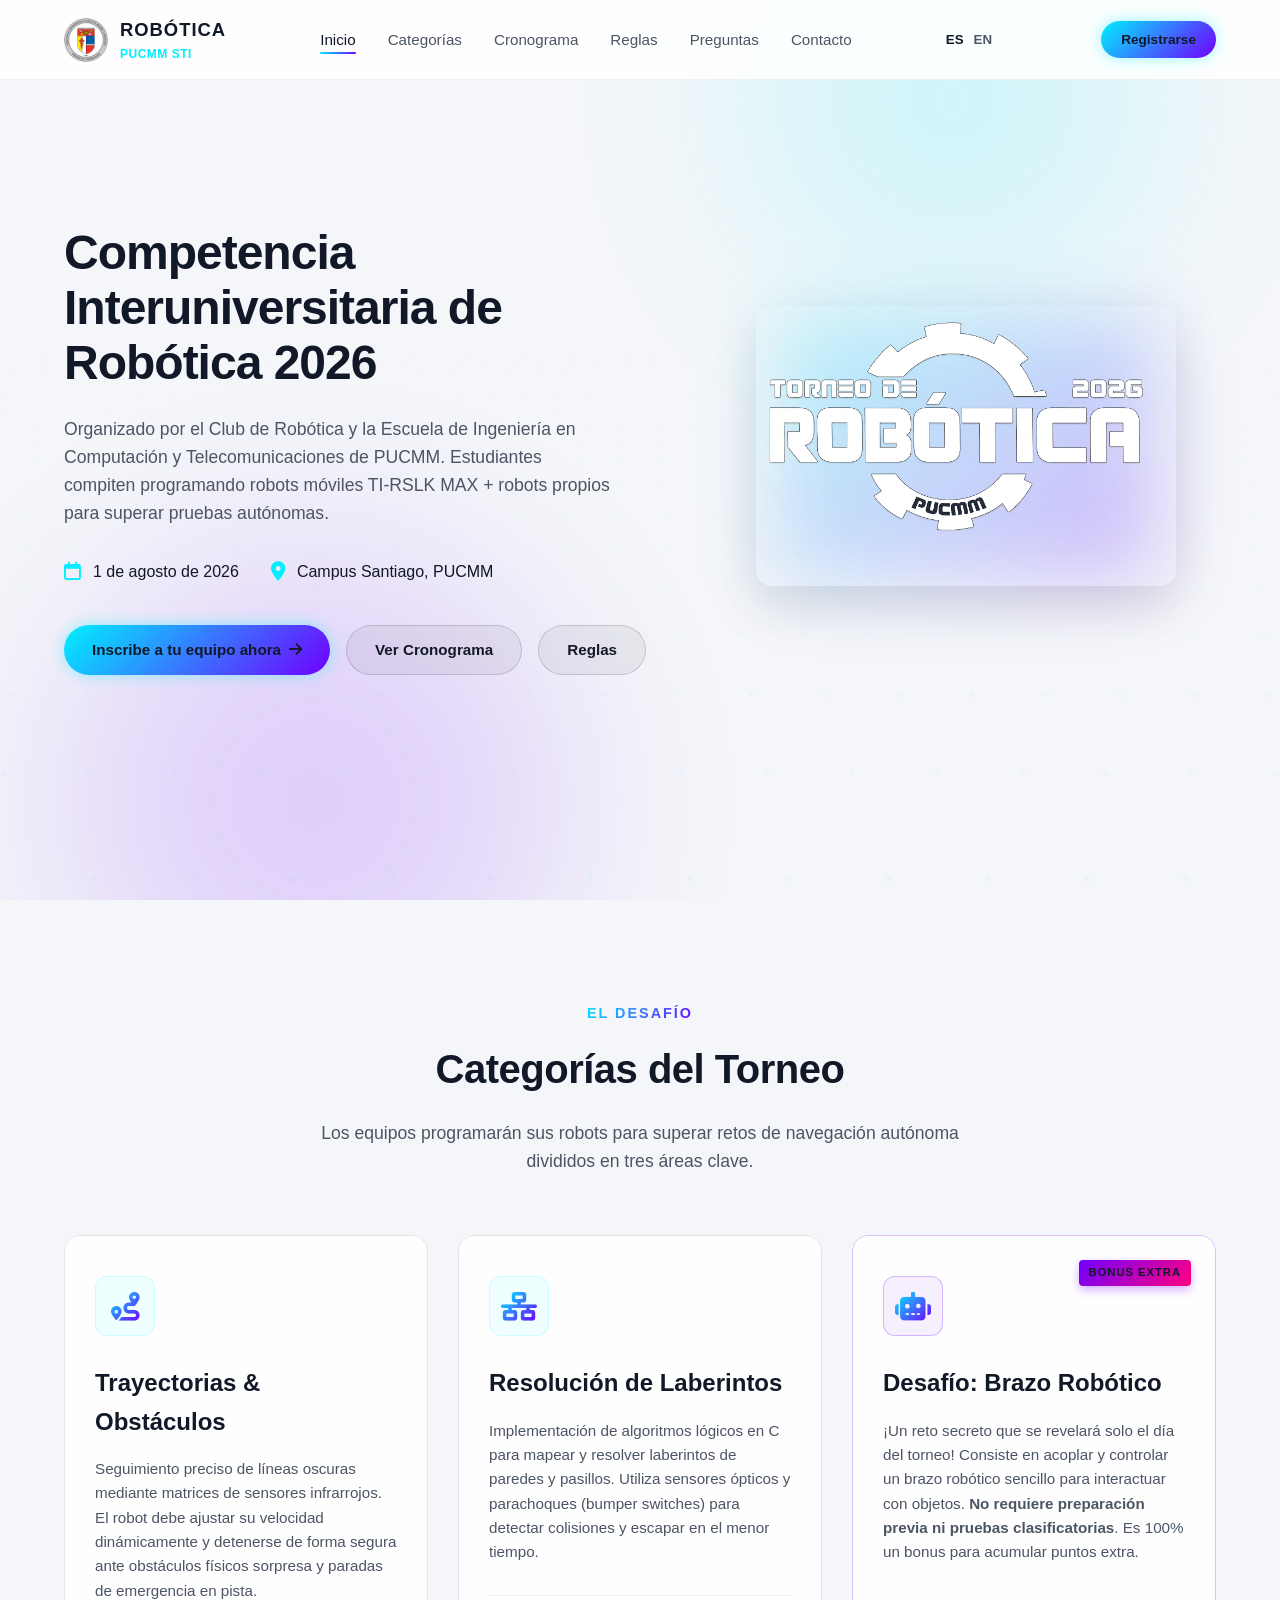
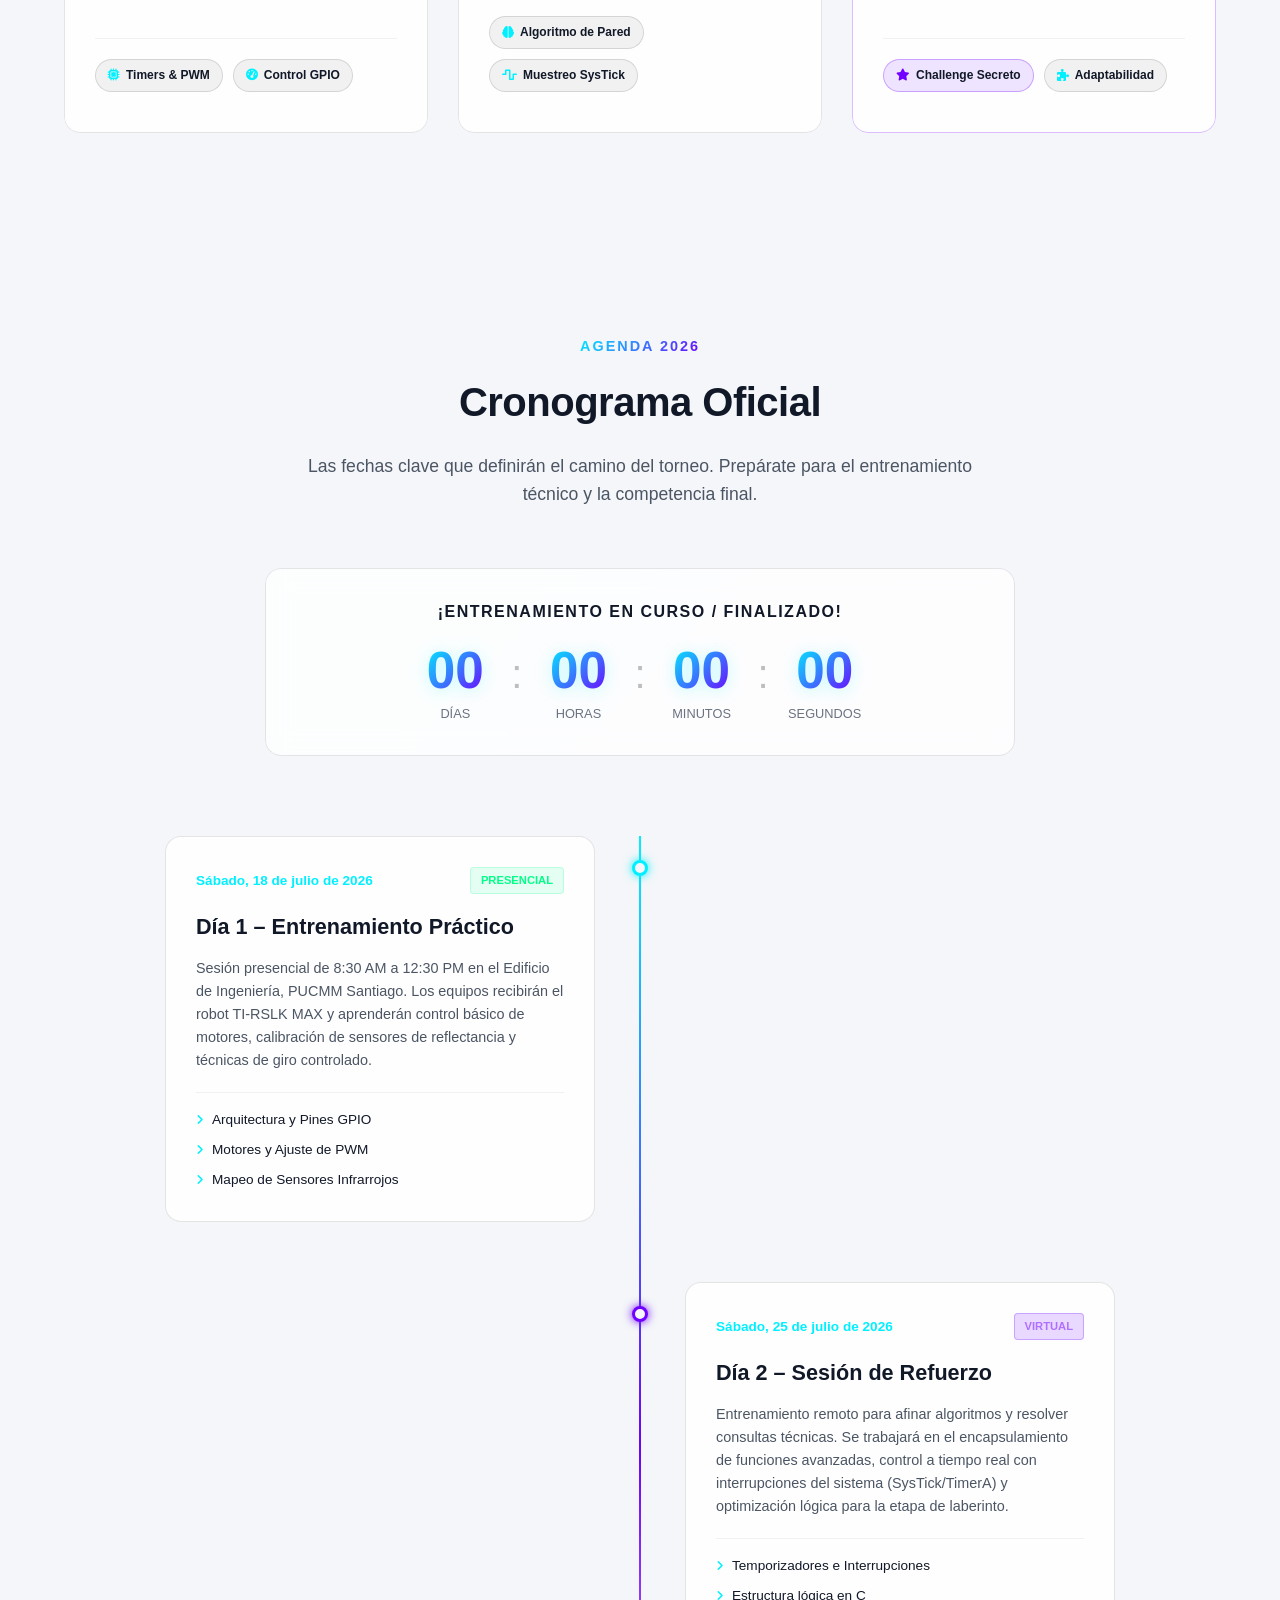
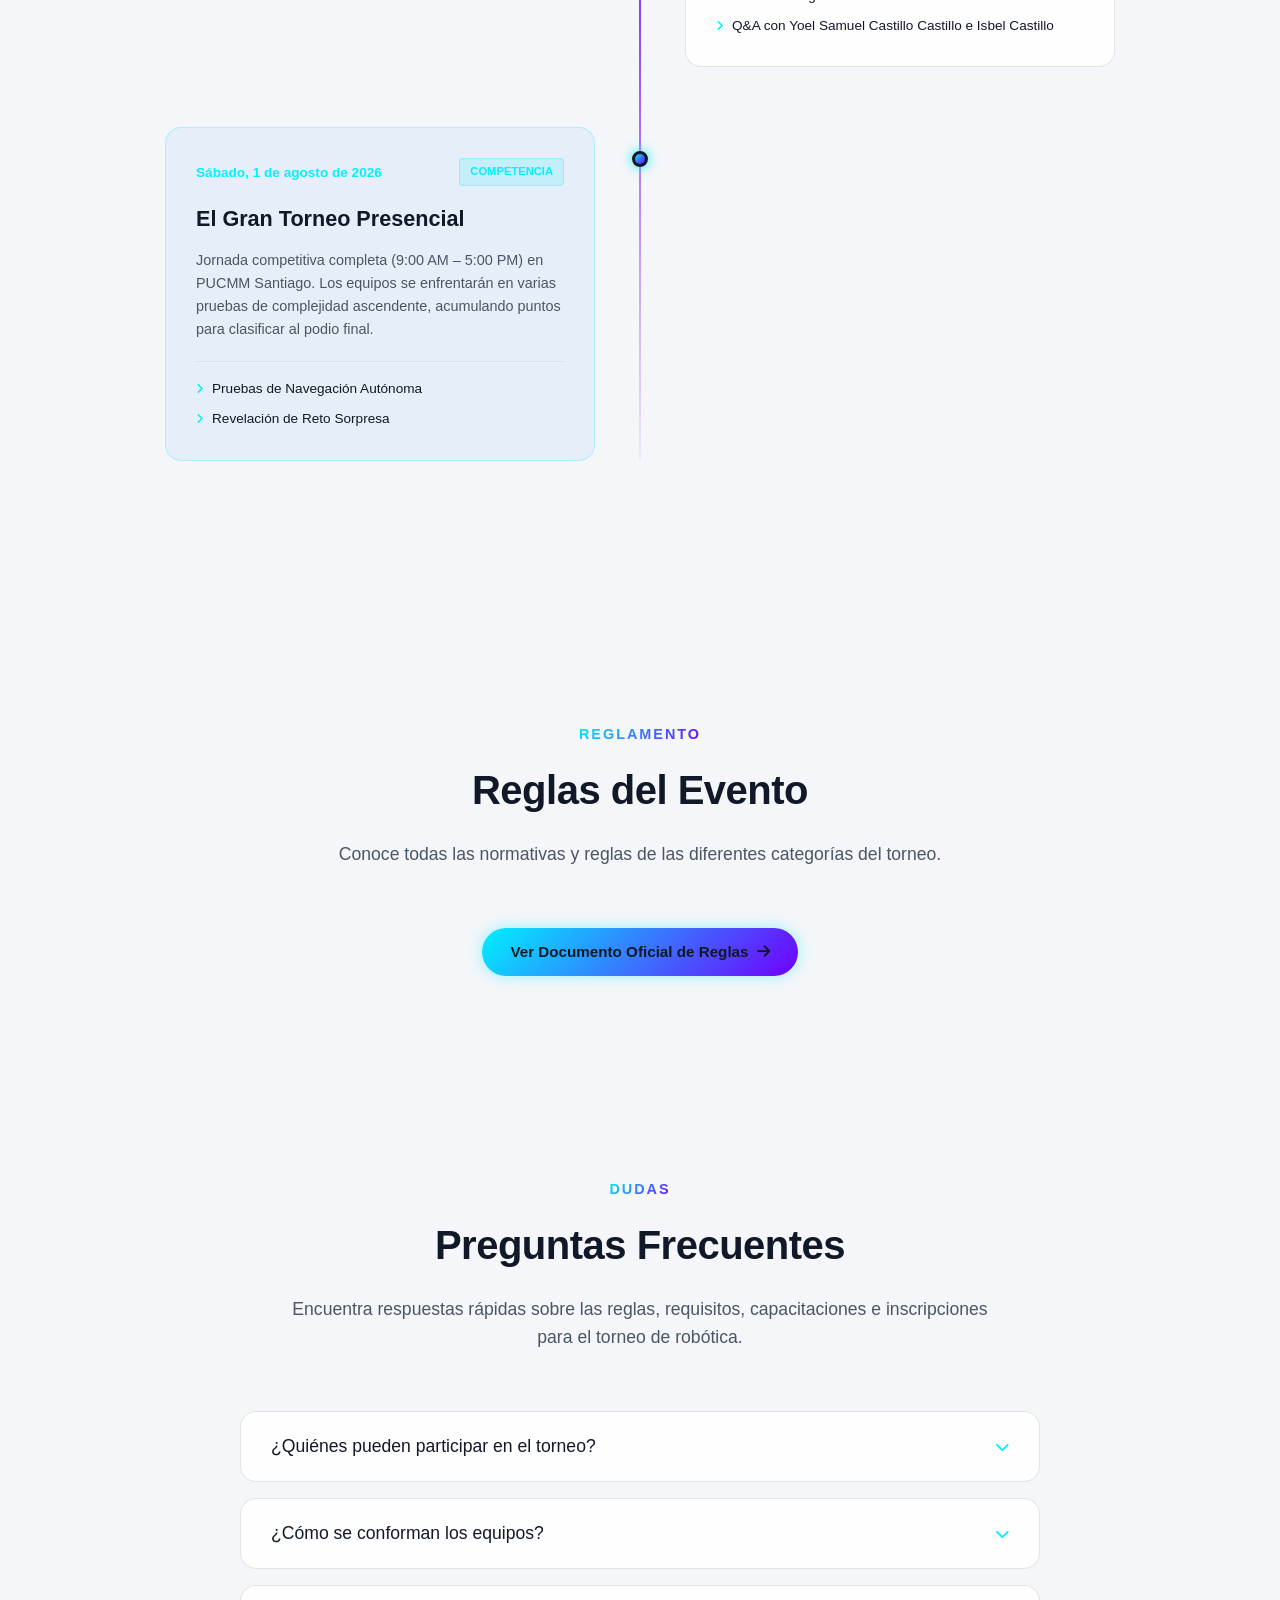
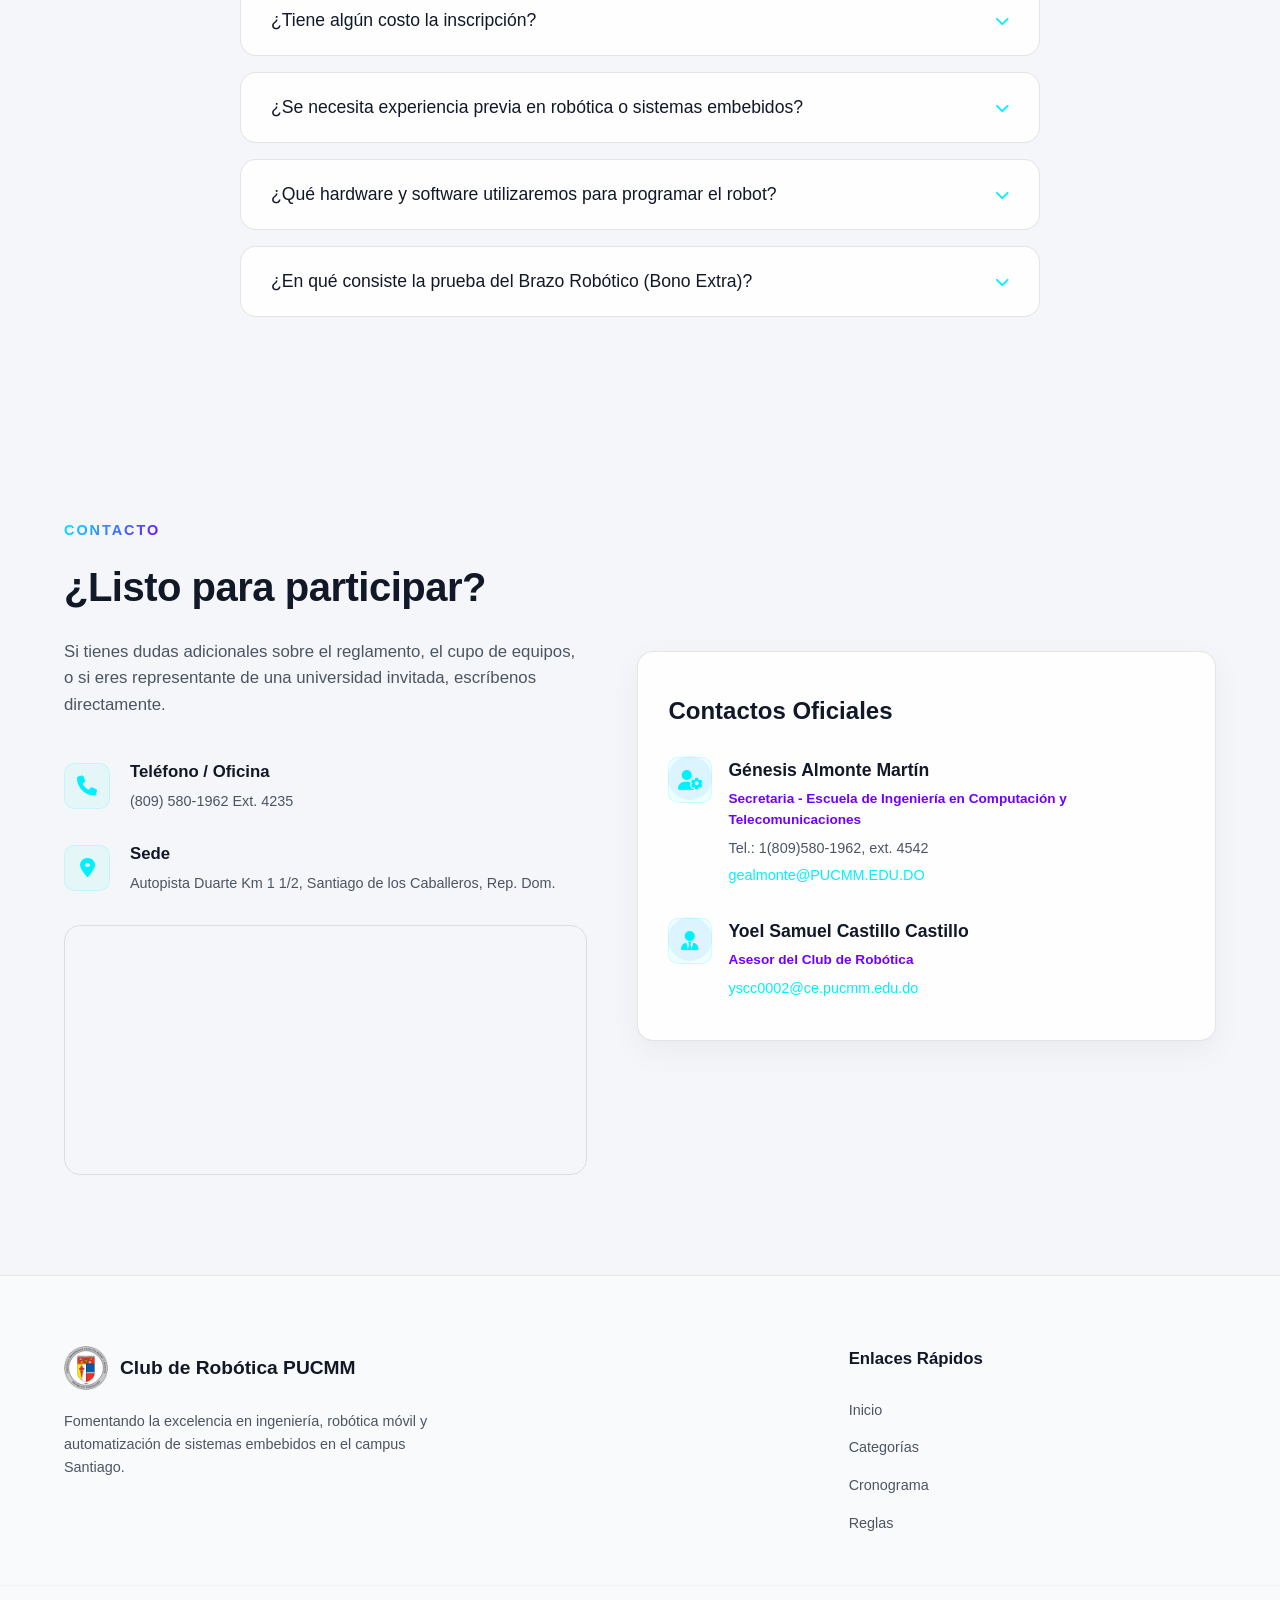
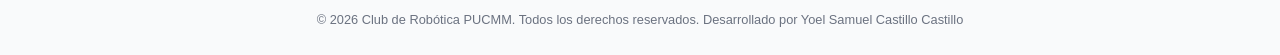
==== index.html @ 5fa06c3e "Initial commit of static site with Docker configuration" ====
<!DOCTYPE html>
<html lang="es">
<head>
    <meta charset="UTF-8">
    <meta name="viewport" content="width=device-width, initial-scale=1.0">
    
    <meta http-equiv="Content-Security-Policy" content="default-src 'self' https: 'unsafe-inline' 'unsafe-eval'; img-src 'self' data: https:;">
    <meta http-equiv="X-XSS-Protection" content="1; mode=block">
    <meta name="referrer" content="strict-origin-when-cross-origin">
    <meta http-equiv="X-Content-Type-Options" content="nosniff">
    <title>Torneo Interuniversitario de Robótica 2026 | PUCMM</title>
    <!-- Google Fonts: Space Grotesk & Inter -->
    <link rel="preconnect" href="https://fonts.googleapis.com">
    <link rel="preconnect" href="https://fonts.gstatic.com" crossorigin>
    <link href="https://fonts.googleapis.com/css2?family=Inter:wght@300;400;500;600;700&family=Space+Grotesk:wght@400;500;600;700&display=swap" rel="stylesheet">
    <link rel="stylesheet" href="style.css">
    <!-- FontAwesome for icons -->
    <link rel="stylesheet" href="https://cdnjs.cloudflare.com/ajax/libs/font-awesome/6.4.0/css/all.min.css">
</head>
<body>

    <!-- Header Navigation -->
    <header class="site-header">
        <div class="container header-container">
            <a href="#inicio" class="logo">
                <img src="assets/logo-pucmm.png" alt="PUCMM Logo" class="logo-svg" style="object-fit: contain;">
                <div class="logo-text">
                    <span class="logo-title">ROBÓTICA</span>
                    <span class="logo-subtitle">PUCMM STI</span>
                </div>
            </a>
            
            <nav class="main-nav" id="main-nav">
                <ul>
                    <li><a href="#inicio" class="active">Inicio</a></li>
                    <li><a href="#categorias">Categorías</a></li>
                    <li><a href="#cronograma">Cronograma</a></li>
                    <li><a href="https://drive.google.com/drive/folders/1jlZICi5bDN8rAPwAq-ShayRkiLsM4HyK?usp=drive_link">Reglas</a></li>
                    <li><a href="#faqs">Preguntas</a></li>
                    <li><a href="#contacto">Contacto</a></li>
                </ul>
            </nav>

            
            <div class="lang-switcher" style="margin-right: 15px; display: flex; gap: 10px;">
                <button onclick="setLang('es')" style="cursor: pointer; color: var(--text-white); font-weight: bold;">ES</button>
                <button onclick="setLang('en')" style="cursor: pointer; color: var(--text-gray); font-weight: bold;">EN</button>
            </div>
            <div class="header-cta">
                <a href="https://forms.office.com/r/5yRMTbhTvn" target="_blank" class="btn btn-nav">Registrarse</a>
            </div>

            <button class="nav-toggle" aria-label="Abrir menú" id="nav-toggle">
                <span></span>
                <span></span>
                <span></span>
            </button>
        </div>
    </header>

    <!-- SVG Definitions for Gradients -->
    <svg style="width:0;height:0;position:absolute;" aria-hidden="true">
        <defs>
            <linearGradient id="accent-grad" x1="0%" y1="0%" x2="100%" y2="100%">
                <stop offset="0%" stop-color="#00f0ff" />
                <stop offset="100%" stop-color="#7000ff" />
            </linearGradient>
            <linearGradient id="glow-grad" x1="0%" y1="0%" x2="100%" y2="100%">
                <stop offset="0%" stop-color="#7000ff" />
                <stop offset="100%" stop-color="#00f0ff" />
            </linearGradient>
        </defs>
    </svg>

    <!-- Hero Section -->
    <section id="inicio" class="hero-section">
        <div class="hero-bg-effects">
            <div class="glow-orb orb-1"></div>
            <div class="glow-orb orb-2"></div>
            <div class="circuit-grid"></div>
        </div>
        <div class="container hero-container">
            <div class="hero-content">
                
                <h1 class="hero-title" style="font-size: 3rem;">Competencia Interuniversitaria de Robótica 2026</h1>
                <p class="hero-description">Organizado por el Club de Robótica y la Escuela de Ingeniería en Computación y Telecomunicaciones de PUCMM. Estudiantes compiten programando robots móviles TI-RSLK MAX + robots propios para superar pruebas autónomas.</p>
                <div class="hero-meta">
                    <div class="meta-item">
                        <i class="fa-regular fa-calendar"></i>
                        <span>1 de agosto de 2026</span>
                    </div>
                    <div class="meta-item">
                        <i class="fa-solid fa-location-dot"></i>
                        <span>Campus Santiago, PUCMM</span>
                    </div>
                </div>
                <div class="hero-ctas">
                    <a href="https://forms.office.com/r/5yRMTbhTvn" target="_blank" class="btn btn-primary">
                        Inscribe a tu equipo ahora <i class="fa-solid fa-arrow-right"></i>
                    </a>
                    <a href="#cronograma" class="btn btn-secondary">Ver Cronograma</a>
                    <a href="https://drive.google.com/drive/folders/1jlZICi5bDN8rAPwAq-ShayRkiLsM4HyK?usp=drive_link" class="btn btn-secondary">Reglas</a>
                </div>
            </div>
            
            <div class="hero-visual">
                <div class="robot-card-holder">
                    <!-- Premium Glassmorphism Card containing a representation of the TI-RSLK robot -->
                    <div class="robot-glow-back"></div>
                    <img src="assets/logo-torneo.png" alt="Torneo Logo" style="width: 100%; max-width: 450px; position: relative; z-index: 2; border-radius: 16px; box-shadow: 0 20px 50px rgba(0,0,0,0.1);">
                </div>
            </div>
                    </div>
                </div>
            </div>
        </div>
    </section>

    <!-- Categories Section -->
    <section id="categorias" class="section categories-section">
        <div class="container">
            <div class="section-header">
                <span class="section-tag">El Desafío</span>
                <h2 class="section-title">Categorías del Torneo</h2>
                <p class="section-subtitle">
                    Los equipos programarán sus robots para superar retos de navegación autónoma divididos en tres áreas clave.
                </p>
            </div>

            <div class="categories-grid">
                <!-- Card 1: Trayectorias y Obstáculos -->
                <div class="category-card">
                    <div class="card-glow"></div>
                    <div class="category-card-content">
                        <div class="category-icon">
                            <i class="fa-solid fa-route"></i>
                        </div>
                        <h3 class="category-title">Trayectorias & Obstáculos</h3>
                        <p class="category-description">
                            Seguimiento preciso de líneas oscuras mediante matrices de sensores infrarrojos. El robot debe ajustar su velocidad dinámicamente y detenerse de forma segura ante obstáculos físicos sorpresa y paradas de emergencia en pista.
                        </p>
                        <div class="category-details">
                            <span class="detail-pill"><i class="fa-solid fa-microchip"></i> Timers & PWM</span>
                            <span class="detail-pill"><i class="fa-solid fa-gauge-high"></i> Control GPIO</span>
                        </div>
                    </div>
                </div>

                <!-- Card 2: Laberintos (Maze Solving) -->
                <div class="category-card">
                    <div class="card-glow"></div>
                    <div class="category-card-content">
                        <div class="category-icon">
                            <i class="fa-solid fa-network-wired"></i>
                        </div>
                        <h3 class="category-title">Resolución de Laberintos</h3>
                        <p class="category-description">
                            Implementación de algoritmos lógicos en C para mapear y resolver laberintos de paredes y pasillos. Utiliza sensores ópticos y parachoques (bumper switches) para detectar colisiones y escapar en el menor tiempo.
                        </p>
                        <div class="category-details">
                            <span class="detail-pill"><i class="fa-solid fa-brain"></i> Algoritmo de Pared</span>
                            <span class="detail-pill"><i class="fa-solid fa-wave-square"></i> Muestreo SysTick</span>
                        </div>
                    </div>
                </div>

                <!-- Card 3: Bono Extra: Brazo Robótico -->
                <div class="category-card bonus-card">
                    <div class="card-glow"></div>
                    <div class="category-card-content">
                        <div class="bonus-badge">BONUS EXTRA</div>
                        <div class="category-icon">
                            <i class="fa-solid fa-robot"></i>
                        </div>
                        <h3 class="category-title">Desafío: Brazo Robótico</h3>
                        <p class="category-description">
                            ¡Un reto secreto que se revelará solo el día del torneo! Consiste en acoplar y controlar un brazo robótico sencillo para interactuar con objetos. <strong>No requiere preparación previa ni pruebas clasificatorias</strong>. Es 100% un bonus para acumular puntos extra.
                        </p>
                        <div class="category-details">
                            <span class="detail-pill highlight"><i class="fa-solid fa-star"></i> Challenge Secreto</span>
                            <span class="detail-pill"><i class="fa-solid fa-puzzle-piece"></i> Adaptabilidad</span>
                        </div>
                    </div>
                </div>
            </div>
        </div>
    </section>

    <!-- Timeline / Program Section -->
    <section id="cronograma" class="section timeline-section">
        <div class="container">
            <div class="section-header">
                <span class="section-tag">Agenda 2026</span>
                <h2 class="section-title">Cronograma Oficial</h2>
                <p class="section-subtitle">
                    Las fechas clave que definirán el camino del torneo. Prepárate para el entrenamiento técnico y la competencia final.
                </p>
            </div>

            <!-- Countdown Timer Component -->
            <div class="countdown-card">
                <div class="countdown-glow"></div>
                <div class="countdown-content">
                    <h4 class="countdown-heading">PRÓXIMO EVENTO: Entrenamiento Presencial (Día 1)</h4>
                    <div id="countdown-timer" class="timer-grid">
                        <div class="timer-unit">
                            <span id="days" class="timer-num">00</span>
                            <span class="timer-lbl">Días</span>
                        </div>
                        <div class="timer-separator">:</div>
                        <div class="timer-unit">
                            <span id="hours" class="timer-num">00</span>
                            <span class="timer-lbl">Horas</span>
                        </div>
                        <div class="timer-separator">:</div>
                        <div class="timer-unit">
                            <span id="minutes" class="timer-num">00</span>
                            <span class="timer-lbl">Minutos</span>
                        </div>
                        <div class="timer-separator">:</div>
                        <div class="timer-unit">
                            <span id="seconds" class="timer-num">00</span>
                            <span class="timer-lbl">Segundos</span>
                        </div>
                    </div>
                </div>
            </div>

            <!-- Vertical Timeline -->
            <div class="timeline-container">
                <div class="timeline-line"></div>

                <!-- Timeline Item 1 -->
                <div class="timeline-item left">
                    <div class="timeline-dot dot-cyan"></div>
                    <div class="timeline-card">
                        <div class="timeline-meta">
                            <span class="timeline-date">Sábado, 18 de julio de 2026</span>
                            <span class="status-pill active-pill">Presencial</span>
                        </div>
                        <h3 class="timeline-title">Día 1 – Entrenamiento Práctico</h3>
                        <p class="timeline-text">
                            Sesión presencial de 8:30 AM a 12:30 PM en el Edificio de Ingeniería, PUCMM Santiago. Los equipos recibirán el robot TI-RSLK MAX y aprenderán control básico de motores, calibración de sensores de reflectancia y técnicas de giro controlado.
                        </p>
                        <div class="timeline-bullets">
                            <span><i class="fa-solid fa-angle-right"></i> Arquitectura y Pines GPIO</span>
                            <span><i class="fa-solid fa-angle-right"></i> Motores y Ajuste de PWM</span>
                            <span><i class="fa-solid fa-angle-right"></i> Mapeo de Sensores Infrarrojos</span>
                        </div>
                    </div>
                </div>

                <!-- Timeline Item 2 -->
                <div class="timeline-item right">
                    <div class="timeline-dot dot-purple"></div>
                    <div class="timeline-card">
                        <div class="timeline-meta">
                            <span class="timeline-date">Sábado, 25 de julio de 2026</span>
                            <span class="status-pill virtual-pill">Virtual</span>
                        </div>
                        <h3 class="timeline-title">Día 2 – Sesión de Refuerzo</h3>
                        <p class="timeline-text">
                            Entrenamiento remoto para afinar algoritmos y resolver consultas técnicas. Se trabajará en el encapsulamiento de funciones avanzadas, control a tiempo real con interrupciones del sistema (SysTick/TimerA) y optimización lógica para la etapa de laberinto.
                        </p>
                        <div class="timeline-bullets">
                            <span><i class="fa-solid fa-angle-right"></i> Temporizadores e Interrupciones</span>
                            <span><i class="fa-solid fa-angle-right"></i> Estructura lógica en C</span>
                            <span><i class="fa-solid fa-angle-right"></i> Q&A con Yoel Samuel Castillo Castillo e Isbel Castillo</span>
                        </div>
                    </div>
                </div>

                <!-- Timeline Item 3 -->
                <div class="timeline-item left">
                    <div class="timeline-dot dot-gradient"></div>
                    <div class="timeline-card highlight-card">
                        <div class="timeline-meta">
                            <span class="timeline-date">Sábado, 1 de agosto de 2026</span>
                            <span class="status-pill final-pill">Competencia</span>
                        </div>
                        <h3 class="timeline-title">El Gran Torneo Presencial</h3>
                        <p class="timeline-text">
                            Jornada competitiva completa (9:00 AM – 5:00 PM) en PUCMM Santiago. Los equipos se enfrentarán en varias pruebas de complejidad ascendente, acumulando puntos para clasificar al podio final.
                        </p>
                        <div class="timeline-bullets">
                            <span><i class="fa-solid fa-angle-right"></i> Pruebas de Navegación Autónoma</span>
                            <span><i class="fa-solid fa-angle-right"></i> Revelación de Reto Sorpresa</span>
                        </div>
                    </div>
                </div>
            </div>
        </div>
    </section>

    

    
    <!-- Reglas Section -->
    <section id="reglas" class="section">
        <div class="container">
            <div class="section-header">
                <span class="section-tag">Reglamento</span>
                <h2 class="section-title">Reglas del Evento</h2>
                <p class="section-subtitle">
                    Conoce todas las normativas y reglas de las diferentes categorías del torneo.
                </p>
            </div>
            <div style="text-align: center;">
                <a href="https://drive.google.com/drive/folders/1jlZICi5bDN8rAPwAq-ShayRkiLsM4HyK?usp=drive_link" id="enlace-reglas-oficial" target="_blank" class="btn btn-primary">Ver Documento Oficial de Reglas <i class="fa-solid fa-arrow-right"></i></a>
            </div>
        </div>
    </section>

    <!-- FAQs Section -->
    <section id="faqs" class="section faqs-section">
        <div class="container">
            <div class="section-header">
                <span class="section-tag">Dudas</span>
                <h2 class="section-title">Preguntas Frecuentes</h2>
                <p class="section-subtitle">
                    Encuentra respuestas rápidas sobre las reglas, requisitos, capacitaciones e inscripciones para el torneo de robótica.
                </p>
            </div>

            <div class="faqs-list">
                <!-- FAQ 1 -->
                <div class="faq-item">
                    <button class="faq-toggle">
                        <span>¿Quiénes pueden participar en el torneo?</span>
                        <i class="fa-solid fa-chevron-down faq-chevron"></i>
                    </button>
                    <div class="faq-collapse">
                        <div class="faq-body">
                            El torneo está abierto a estudiantes activos de la Facultad de Ciencias e Ingeniería de la PUCMM. Además, se han extendido invitaciones formales a equipos representantes de universidades invitadas del país: <strong>INTEC, ITLA, PUCMM SD, PUCMM STI e IPISA</strong>.
                        </div>
                    </div>
                </div>

                <!-- FAQ 2 -->
                <div class="faq-item">
                    <button class="faq-toggle">
                        <span>¿Cómo se conforman los equipos?</span>
                        <i class="fa-solid fa-chevron-down faq-chevron"></i>
                    </button>
                    <div class="faq-collapse">
                        <div class="faq-body">
                            Para todas las universidades participantes (con un total de 5 instituciones convocadas), se permite un máximo de <strong>2 equipos por universidad</strong>. Cada equipo debe estar conformado exactamente por <strong>3 estudiantes</strong>. Adicionalmente, cada delegación universitaria debe contar con <strong>1 coach</strong> y <strong>1 representante oficial</strong> de la universidad.
                        </div>
                    </div>
                </div>

                <!-- FAQ 3 -->
                <div class="faq-item">
                    <button class="faq-toggle">
                        <span>¿Tiene algún costo la inscripción?</span>
                        <i class="fa-solid fa-chevron-down faq-chevron"></i>
                    </button>
                    <div class="faq-collapse">
                        <div class="faq-body">
                            No. La participación en el torneo y el programa de entrenamientos previos es <strong>totalmente gratuita</strong> para todos los estudiantes y universidades invitadas, gracias al apoyo de la Escuela de Ingeniería en Computación y Telecomunicaciones.
                        </div>
                    </div>
                </div>

                <!-- FAQ 4 -->
                <div class="faq-item">
                    <button class="faq-toggle">
                        <span>¿Se necesita experiencia previa en robótica o sistemas embebidos?</span>
                        <i class="fa-solid fa-chevron-down faq-chevron"></i>
                    </button>
                    <div class="faq-collapse">
                        <div class="faq-body">
                            Aunque es altamente recomendable tener conocimientos básicos de programación en lenguaje C, el programa de entrenamiento impartido los sábados 18 y 25 de julio capacitará a los estudiantes desde los fundamentos en el manejo de motores, configuración de GPIO y adquisición de sensores.
                        </div>
                    </div>
                </div>

                <!-- FAQ 5 -->
                <div class="faq-item">
                    <button class="faq-toggle">
                        <span>¿Qué hardware y software utilizaremos para programar el robot?</span>
                        <i class="fa-solid fa-chevron-down faq-chevron"></i>
                    </button>
                    <div class="faq-collapse">
                        <div class="faq-body">
                            Utilizaremos los robots móviles educativos <strong>TI-RSLK MAX</strong> de Texas Instruments, basados en el microcontrolador MSP432. El entorno oficial de desarrollo es <strong>Code Composer Studio (CCS)</strong> y el código se escribirá en <strong>C</strong>. Cada equipo inscrito es responsable de traer su computadora portátil para compilar y cargar el código en el robot. Además, los equipos tienen permitido traer sus propios robots, los cuales deben estar estrictamente alineados con las reglas y especificaciones oficiales del torneo.
                        </div>
                    </div>
                </div>

                <!-- FAQ 6 -->
                <div class="faq-item">
                    <button class="faq-toggle">
                        <span>¿En qué consiste la prueba del Brazo Robótico (Bono Extra)?</span>
                        <i class="fa-solid fa-chevron-down faq-chevron"></i>
                    </button>
                    <div class="faq-collapse">
                        <div class="faq-body">
                            Es un desafío sorpresa diseñado para medir la capacidad de adaptación e ingenio rápido de los equipos. El objetivo exacto de la pista e interacción con el brazo se revelará solo el día del torneo. No forma parte de los entrenamientos previos obligatorios y su ejecución otorga puntos adicionales de bono, sin penalizar si el equipo no lo realiza.
                        </div>
                    </div>
                </div>
            </div>
        </div>
    </section>

    <!-- Contact & Register Section -->
    <section id="contacto" class="section contact-section">
        <div class="container contact-container">
            <div class="contact-info">
                <span class="section-tag">Contacto</span>
                <h2 class="contact-title">¿Listo para participar?</h2>
                <p class="contact-description">
                    Si tienes dudas adicionales sobre el reglamento, el cupo de equipos, o si eres representante de una universidad invitada, escríbenos directamente.
                </p>
                
                <div class="contact-details-list">
                    
                    <div class="contact-detail-item">
                        <i class="fa-solid fa-phone"></i>
                        <div>
                            <h4>Teléfono / Oficina</h4>
                            <p>(809) 580-1962 Ext. 4235</p>
                        </div>
                    </div>
                    <div class="contact-detail-item">
                        <i class="fa-solid fa-location-dot"></i>
                        <div>
                            <h4>Sede</h4>
                            <p>Autopista Duarte Km 1 1/2, Santiago de los Caballeros, Rep. Dom.</p>
                        </div>
                    </div>
                </div>

                <div class="contact-map" style="margin-top: 30px; border-radius: 16px; overflow: hidden; height: 250px; border: 1px solid var(--border-color);">
                    <iframe src="https://maps.google.com/maps?q=19.441127989212298,-70.68274009778659&z=17&output=embed" width="100%" height="100%" style="border:0;" allowfullscreen="" loading="lazy" referrerpolicy="no-referrer-when-downgrade"></iframe>
                </div>
            </div>

            <div class="contact-details-card" style="background: var(--bg-card); backdrop-filter: blur(12px); border: 1px solid var(--border-color); border-radius: var(--border-radius); padding: 40px 30px; box-shadow: 0 10px 30px rgba(0,0,0,0.05);">
                <h3 class="form-title" style="margin-bottom: 25px; font-family: var(--font-heading); font-size: 1.5rem; font-weight: 700; color: var(--text-white);">Contactos Oficiales</h3>
                
                <div class="contact-detail-item" style="display: flex; gap: 16px; margin-bottom: 30px; align-items: flex-start;">
                    <div style="width: 44px; height: 44px; border-radius: 50%; background: rgba(0, 123, 255, 0.08); display: flex; align-items: center; justify-content: center; color: var(--accent-cyan); flex-shrink: 0;">
                        <i class="fa-solid fa-user-gear"></i>
                    </div>
                    <div>
                        <h4 style="font-family: var(--font-heading); font-size: 1.1rem; font-weight: 600; color: var(--text-white); margin-bottom: 4px;">Génesis Almonte Martín</h4>
                        <p style="font-size: 0.85rem; color: var(--accent-purple); font-weight: 600; margin-bottom: 6px;">Secretaria - Escuela de Ingeniería en Computación y Telecomunicaciones</p>
                        <p style="font-size: 0.9rem; color: var(--text-gray); margin-bottom: 4px;">Tel.: 1(809)580-1962, ext. 4542</p>
                        <p style="font-size: 0.9rem; color: var(--text-gray);"><a href="mailto:gealmonte@PUCMM.EDU.DO" style="color: var(--accent-cyan); font-weight: 500;">gealmonte@PUCMM.EDU.DO</a></p>
                    </div>
                </div>
                
                <div class="contact-detail-item" style="display: flex; gap: 16px; align-items: flex-start;">
                    <div style="width: 44px; height: 44px; border-radius: 50%; background: rgba(0, 123, 255, 0.08); display: flex; align-items: center; justify-content: center; color: var(--accent-cyan); flex-shrink: 0;">
                        <i class="fa-solid fa-user-tie"></i>
                    </div>
                    <div>
                        <h4 style="font-family: var(--font-heading); font-size: 1.1rem; font-weight: 600; color: var(--text-white); margin-bottom: 4px;">Yoel Samuel Castillo Castillo</h4>
                        <p style="font-size: 0.85rem; color: var(--accent-purple); font-weight: 600; margin-bottom: 6px;">Asesor del Club de Robótica</p>
                        <p style="font-size: 0.9rem; color: var(--text-gray);"><a href="mailto:yscc0002@ce.pucmm.edu.do" style="color: var(--accent-cyan); font-weight: 500;">yscc0002@ce.pucmm.edu.do</a></p>
                    </div>
                </div>
            </div>
        </div>
    </section>

    <!-- Footer -->
    <footer class="site-footer">
        <div class="container footer-container">
            <div class="footer-brand">
                <div class="footer-logo">
                    <img src="assets/logo-pucmm.png" alt="PUCMM Logo" class="logo-svg-sm" style="width: 44px; height: 44px; object-fit: contain;">
                    <span>Club de Robótica PUCMM</span>
                </div>
                <p class="footer-desc">
                    Fomentando la excelencia en ingeniería, robótica móvil y automatización de sistemas embebidos en el campus Santiago.
                </p>
            </div>
            
            <div class="footer-links">
                <h4>Enlaces Rápidos</h4>
                <ul>
                    <li><a href="#inicio">Inicio</a></li>
                    <li><a href="#categorias">Categorías</a></li>
                    <li><a href="#cronograma">Cronograma</a></li>
                    <li><a href="https://drive.google.com/drive/folders/1jlZICi5bDN8rAPwAq-ShayRkiLsM4HyK?usp=drive_link">Reglas</a></li>
                </ul>
            </div>
        </div>
        <div class="footer-bottom">
            <div class="container bottom-container">
                <p>&copy; 2026 Club de Robótica PUCMM. Todos los derechos reservados. Desarrollado por Yoel Samuel Castillo Castillo</p>
            </div>
        </div>
    </footer>

    <a href="#inicio" class="back-to-top" id="back-to-top" aria-label="Volver arriba">
        <i class="fa-solid fa-arrow-up"></i>
    </a>

    <script src="script.js"></script>
</body>
</html>
---- style.css ----
/* ==========================================================================
   DESIGN SYSTEM & GLOBAL STYLES (Torneo de Robótica PUCMM 2026)
   ========================================================================== */

:root {
    /* Color Palette */
    --bg-dark: #f4f6f9;
    --bg-card: rgba(255, 255, 255, 0.85);
    --bg-card-hover: rgba(255, 255, 255, 1);
    --accent-cyan: #00f0ff;
    --accent-purple: #7000ff;
    --accent-gradient: linear-gradient(135deg, var(--accent-cyan), var(--accent-purple));
    --accent-glow: 0 0 15px rgba(0, 240, 255, 0.4);
    --accent-glow-purple: 0 0 15px rgba(112, 0, 255, 0.4);
    
    --text-white: #111827;
    --text-gray: #4b5563;
    --text-muted: #6b7280;
    
    --success-green: #00ff88;
    --success-glow: 0 0 12px rgba(0, 255, 136, 0.5);
    
    --border-color: rgba(0, 0, 0, 0.1);
    --border-color-hover: rgba(0, 0, 0, 0.25);
    
    /* Fonts */
    --font-heading: 'Space Grotesk', sans-serif;
    --font-body: 'Inter', sans-serif;
    
    /* Structural settings */
    --header-height: 80px;
    --transition-smooth: all 0.35s cubic-bezier(0.4, 0, 0.2, 1);
    --border-radius: 16px;
}

/* Reset */
* {
    margin: 0;
    padding: 0;
    box-sizing: border-box;
}

html {
    scroll-behavior: smooth;
    scrollbar-width: thin;
    scrollbar-color: var(--accent-purple) var(--bg-dark);
}

body {
    background-color: var(--bg-dark);
    color: var(--text-gray);
    font-family: var(--font-body);
    line-height: 1.6;
    overflow-x: hidden;
}

/* Custom Scrollbar */
body::-webkit-scrollbar {
    width: 8px;
}

body::-webkit-scrollbar-track {
    background: var(--bg-dark);
}

body::-webkit-scrollbar-thumb {
    background: var(--accent-purple);
    border-radius: 4px;
}

body::-webkit-scrollbar-thumb:hover {
    background: var(--accent-cyan);
}

.container {
    width: 100%;
    max-width: 1200px;
    margin: 0 auto;
    padding: 0 24px;
}

a {
    color: inherit;
    text-decoration: none;
    transition: var(--transition-smooth);
}

ul {
    list-style: none;
}

input, textarea, button {
    font-family: inherit;
    background: none;
    border: none;
    outline: none;
}

/* Section Common Styles */
.section {
    padding: 100px 0;
    position: relative;
}

.section-header {
    text-align: center;
    max-width: 700px;
    margin: 0 auto 60px auto;
}

.section-tag {
    font-family: var(--font-heading);
    font-size: 0.9rem;
    font-weight: 600;
    letter-spacing: 2px;
    text-transform: uppercase;
    background: var(--accent-gradient);
    -webkit-background-clip: text;
    -webkit-text-fill-color: transparent;
    display: inline-block;
    margin-bottom: 12px;
}

.section-title {
    font-family: var(--font-heading);
    font-size: 2.5rem;
    font-weight: 700;
    color: var(--text-white);
    margin-bottom: 18px;
    letter-spacing: -0.5px;
}

.section-subtitle {
    font-size: 1.1rem;
    color: var(--text-gray);
}

/* ==========================================================================
   BUTTONS
   ========================================================================== */

.btn {
    display: inline-flex;
    align-items: center;
    justify-content: center;
    font-family: var(--font-heading);
    font-weight: 600;
    font-size: 0.95rem;
    padding: 12px 28px;
    border-radius: 50px;
    cursor: pointer;
    transition: var(--transition-smooth);
    gap: 8px;
}

.btn-primary {
    background: var(--accent-gradient);
    color: var(--text-white);
    box-shadow: var(--accent-glow);
}

.btn-primary:hover {
    transform: translateY(-2px);
    box-shadow: 0 0 25px rgba(0, 240, 255, 0.7);
}

.btn-secondary {
    background: rgba(0, 0, 0, 0.05);
    color: var(--text-white);
    border: 1px solid rgba(0, 0, 0, 0.15);
}

.btn-secondary:hover {
    background: rgba(0, 0, 0, 0.1);
    border-color: var(--accent-cyan);
    color: var(--accent-cyan);
    transform: translateY(-2px);
}

.btn-nav {
    font-size: 0.85rem;
    padding: 8px 20px;
    background: var(--accent-gradient);
    color: var(--text-white);
    box-shadow: var(--accent-glow);
}

.btn-nav:hover {
    box-shadow: 0 0 20px rgba(0, 240, 255, 0.6);
}

.btn-block {
    width: 100%;
}

.btn-sm {
    padding: 8px 20px;
    font-size: 0.85rem;
}

.gradient-text {
    background: var(--accent-gradient);
    -webkit-background-clip: text;
    -webkit-text-fill-color: transparent;
}

/* ==========================================================================
   HEADER NAVIGATION
   ========================================================================== */

.site-header {
    height: var(--header-height);
    position: fixed;
    top: 0;
    left: 0;
    width: 100%;
    z-index: 1000;
    background: rgba(255, 255, 255, 0.85);
    backdrop-filter: blur(12px);
    -webkit-backdrop-filter: blur(12px);
    border-bottom: 1px solid rgba(0, 0, 0, 0.05);
    transition: var(--transition-smooth);
}

.site-header.scrolled {
    height: 70px;
    background: rgba(255, 255, 255, 0.98);
    border-bottom: 1px solid var(--border-color);
    box-shadow: 0 4px 30px rgba(0, 0, 0, 0.4);
}

.header-container {
    display: flex;
    align-items: center;
    justify-content: space-between;
    height: 100%;
}

.logo {
    display: flex;
    align-items: center;
    gap: 12px;
}

.logo-svg {
    width: 44px;
    height: 44px;
}

.logo-text {
    display: flex;
    flex-direction: column;
}

.logo-title {
    font-family: var(--font-heading);
    font-weight: 700;
    font-size: 1.15rem;
    color: var(--text-white);
    letter-spacing: 1px;
}

.logo-subtitle {
    font-size: 0.75rem;
    color: var(--accent-cyan);
    font-weight: 600;
    letter-spacing: 0.5px;
}

.main-nav ul {
    display: flex;
    gap: 32px;
}

.main-nav a {
    font-family: var(--font-heading);
    font-weight: 500;
    font-size: 0.95rem;
    color: var(--text-gray);
    position: relative;
    padding: 6px 0;
}

.main-nav a:hover,
.main-nav a.active {
    color: var(--text-white);
}

.main-nav a::after {
    content: '';
    position: absolute;
    bottom: 0;
    left: 0;
    width: 0;
    height: 2px;
    background: var(--accent-gradient);
    transition: var(--transition-smooth);
    border-radius: 4px;
}

.main-nav a:hover::after,
.main-nav a.active::after {
    width: 100%;
}

/* Mobile Toggle */
.nav-toggle {
    display: none;
    flex-direction: column;
    justify-content: space-between;
    width: 24px;
    height: 18px;
    background: none;
    border: none;
    cursor: pointer;
    z-index: 1001;
}

.nav-toggle span {
    width: 100%;
    height: 2px;
    background-color: var(--text-white);
    transition: var(--transition-smooth);
    transform-origin: left;
}

/* Open Mobile Navigation State */
.nav-toggle.open span:nth-child(1) {
    transform: rotate(45deg);
}
.nav-toggle.open span:nth-child(2) {
    opacity: 0;
}
.nav-toggle.open span:nth-child(3) {
    transform: rotate(-45deg);
}

/* ==========================================================================
   HERO SECTION
   ========================================================================== */

.hero-section {
    min-height: 100vh;
    padding-top: calc(var(--header-height) + 40px);
    padding-bottom: 120px;
    display: flex;
    align-items: center;
    position: relative;
    overflow: hidden;
}

/* Glow Background Orbs */
.hero-bg-effects {
    position: absolute;
    width: 100%;
    height: 100%;
    top: 0;
    left: 0;
    z-index: 1;
    pointer-events: none;
}

.glow-orb {
    position: absolute;
    border-radius: 50%;
    filter: blur(100px);
    opacity: 0.15;
}

.orb-1 {
    width: 400px;
    height: 400px;
    background: var(--accent-cyan);
    top: -100px;
    right: 10%;
    animation: float-orb 15s infinite alternate ease-in-out;
}

.orb-2 {
    width: 500px;
    height: 500px;
    background: var(--accent-purple);
    bottom: -150px;
    left: 5%;
    animation: float-orb 20s infinite alternate-reverse ease-in-out;
}

.circuit-grid {
    position: absolute;
    width: 150%;
    height: 150%;
    top: -25%;
    left: -25%;
    background-image: radial-gradient(rgba(0, 240, 255, 0.05) 1px, transparent 1px);
    background-size: 40px 40px;
    transform: perspective(500px) rotateX(60deg);
    z-index: 0;
    pointer-events: none;
}

.hero-container {
    display: grid;
    grid-template-columns: 1.1fr 0.9fr;
    gap: 40px;
    align-items: center;
    position: relative;
    z-index: 2;
}

.event-tag {
    font-family: var(--font-heading);
    font-size: 0.9rem;
    font-weight: 600;
    letter-spacing: 2px;
    text-transform: uppercase;
    color: var(--accent-cyan);
    margin-bottom: 18px;
    display: inline-block;
    padding: 6px 16px;
    background: rgba(0, 240, 255, 0.06);
    border: 1px solid rgba(0, 240, 255, 0.2);
    border-radius: 30px;
}

.hero-title {
    font-family: var(--font-heading);
    font-size: 3.5rem;
    font-weight: 700;
    color: var(--text-white);
    line-height: 1.15;
    margin-bottom: 24px;
    letter-spacing: -1px;
}

.hero-description {
    font-size: 1.1rem;
    color: var(--text-gray);
    margin-bottom: 32px;
    max-width: 550px;
}

.hero-meta {
    display: flex;
    gap: 32px;
    margin-bottom: 40px;
}

.meta-item {
    display: flex;
    align-items: center;
    gap: 12px;
    font-size: 1rem;
    color: var(--text-white);
}

.meta-item i {
    color: var(--accent-cyan);
    font-size: 1.2rem;
}

.hero-ctas {
    display: flex;
    gap: 16px;
    flex-wrap: wrap;
}

/* Hero Visual Robot Card */
.hero-visual {
    display: flex;
    justify-content: center;
    position: relative;
}

.robot-card-holder {
    position: relative;
    width: 100%;
    max-width: 420px;
}

.robot-glow-back {
    position: absolute;
    width: 90%;
    height: 90%;
    top: 5%;
    left: 5%;
    background: var(--accent-gradient);
    filter: blur(40px);
    opacity: 0.25;
    z-index: 1;
}

.robot-visual-card {
    background: var(--bg-card);
    backdrop-filter: blur(16px);
    -webkit-backdrop-filter: blur(16px);
    border: 1px solid var(--border-color);
    border-radius: var(--border-radius);
    padding: 30px;
    position: relative;
    z-index: 2;
    transition: var(--transition-smooth);
    box-shadow: 0 20px 50px rgba(0, 0, 0, 0.5);
}

.robot-visual-card:hover {
    border-color: var(--border-color-hover);
    transform: translateY(-5px);
    box-shadow: 0 30px 60px rgba(0, 240, 255, 0.15);
}

.card-header {
    display: flex;
    justify-content: space-between;
    align-items: center;
    margin-bottom: 30px;
    font-family: var(--font-heading);
    font-size: 0.8rem;
    font-weight: 600;
}

.system-status {
    color: var(--success-green);
    display: flex;
    align-items: center;
    gap: 6px;
}

.pulse-dot {
    width: 6px;
    height: 6px;
    background-color: var(--success-green);
    border-radius: 50%;
    box-shadow: var(--success-glow);
    animation: status-pulse 1.8s infinite ease-in-out;
}

.hardware-id {
    color: var(--text-muted);
}

.robot-schematic {
    height: 220px;
    display: flex;
    align-items: center;
    justify-content: center;
}

.schematic-svg {
    width: 90%;
    height: 90%;
}

.pulse-chip {
    animation: chip-pulse 3s infinite ease-in-out;
}

.sensor-led {
    animation: sensor-flash 1.2s infinite alternate ease-in-out;
}
.sensor-led:nth-child(even) {
    animation-delay: 0.6s;
}

.card-stats {
    display: grid;
    grid-template-columns: repeat(3, 1fr);
    gap: 16px;
    margin-top: 30px;
    border-top: 1px solid rgba(0, 0, 0, 0.05);
    padding-top: 24px;
}

.stat-box {
    text-align: center;
}

.stat-lbl {
    font-size: 0.75rem;
    color: var(--text-muted);
    margin-bottom: 4px;
}

.stat-val {
    font-family: var(--font-heading);
    font-size: 0.85rem;
    font-weight: 600;
    color: var(--text-white);
}

/* ==========================================================================
   CATEGORIES SECTION
   ========================================================================== */

.categories-grid {
    display: grid;
    grid-template-columns: repeat(3, 1fr);
    gap: 30px;
}

.category-card {
    position: relative;
    border-radius: var(--border-radius);
    overflow: hidden;
    transition: var(--transition-smooth);
}

.card-glow {
    position: absolute;
    width: 100%;
    height: 100%;
    top: 0;
    left: 0;
    background: radial-gradient(800px circle at var(--mouse-x, 50%) var(--mouse-y, 50%), rgba(0, 240, 255, 0.08), transparent 40%);
    opacity: 0;
    z-index: 1;
    pointer-events: none;
    transition: opacity 0.5s ease;
}

.category-card:hover .card-glow {
    opacity: 1;
}

.category-card-content {
    background: var(--bg-card);
    backdrop-filter: blur(12px);
    -webkit-backdrop-filter: blur(12px);
    border: 1px solid var(--border-color);
    border-radius: var(--border-radius);
    padding: 40px 30px;
    height: 100%;
    display: flex;
    flex-direction: column;
    position: relative;
    z-index: 2;
    transition: var(--transition-smooth);
}

.category-card:hover .category-card-content {
    background: var(--bg-card-hover);
    border-color: var(--border-color-hover);
    transform: translateY(-5px);
    box-shadow: 0 15px 35px rgba(0, 0, 0, 0.3);
}

.category-icon {
    width: 60px;
    height: 60px;
    border-radius: 12px;
    background: rgba(0, 240, 255, 0.06);
    border: 1px solid rgba(0, 240, 255, 0.15);
    display: flex;
    align-items: center;
    justify-content: center;
    margin-bottom: 28px;
    transition: var(--transition-smooth);
}

.category-icon i {
    font-size: 1.8rem;
    background: var(--accent-gradient);
    -webkit-background-clip: text;
    -webkit-text-fill-color: transparent;
}

.category-card:hover .category-icon {
    background: rgba(0, 240, 255, 0.15);
    border-color: var(--accent-cyan);
    box-shadow: 0 0 15px rgba(0, 240, 255, 0.25);
}

.category-title {
    font-family: var(--font-heading);
    font-size: 1.5rem;
    font-weight: 600;
    color: var(--text-white);
    margin-bottom: 16px;
}

.category-description {
    font-size: 0.95rem;
    color: var(--text-gray);
    margin-bottom: 30px;
    flex-grow: 1;
}

.category-details {
    display: flex;
    flex-wrap: wrap;
    gap: 10px;
    border-top: 1px solid rgba(0, 0, 0, 0.05);
    padding-top: 20px;
}

.detail-pill {
    font-size: 0.75rem;
    font-weight: 600;
    padding: 6px 12px;
    background: rgba(0, 0, 0, 0.05);
    border: 1px solid rgba(0, 0, 0, 0.12);
    border-radius: 30px;
    display: flex;
    align-items: center;
    gap: 6px;
    color: var(--text-white);
}

.detail-pill i {
    color: var(--accent-cyan);
}

.detail-pill.highlight {
    background: rgba(112, 0, 255, 0.1);
    border-color: rgba(112, 0, 255, 0.3);
}

.detail-pill.highlight i {
    color: var(--accent-purple);
}

/* Bonus Card Customizer */
.bonus-card .category-card-content {
    border-color: rgba(112, 0, 255, 0.25);
}

.bonus-card:hover .category-card-content {
    border-color: var(--accent-purple);
    box-shadow: 0 15px 35px rgba(112, 0, 255, 0.15);
}

.bonus-card .category-icon {
    background: rgba(112, 0, 255, 0.06);
    border-color: rgba(112, 0, 255, 0.25);
}

.bonus-card:hover .category-icon {
    background: rgba(112, 0, 255, 0.15);
    border-color: var(--accent-purple);
    box-shadow: 0 0 15px rgba(112, 0, 255, 0.25);
}

.bonus-badge {
    position: absolute;
    top: 24px;
    right: 24px;
    font-family: var(--font-heading);
    font-size: 0.7rem;
    font-weight: 700;
    letter-spacing: 1px;
    padding: 4px 10px;
    background: linear-gradient(135deg, var(--accent-purple), #ff007f);
    color: var(--text-white);
    border-radius: 4px;
    box-shadow: 0 4px 10px rgba(112, 0, 255, 0.3);
}

/* ==========================================================================
   TIMELINE & CRONOGRAMA SECTION
   ========================================================================== */

.countdown-card {
    max-width: 750px;
    margin: 0 auto 60px auto;
    position: relative;
    border-radius: var(--border-radius);
    overflow: hidden;
}

.countdown-glow {
    position: absolute;
    width: 100%;
    height: 100%;
    top: 0;
    left: 0;
    background: var(--accent-gradient);
    opacity: 0.04;
    z-index: 1;
}

.countdown-content {
    background: rgba(255, 255, 255, 0.85);
    backdrop-filter: blur(12px);
    -webkit-backdrop-filter: blur(12px);
    border: 1px solid var(--border-color);
    border-radius: var(--border-radius);
    padding: 30px;
    text-align: center;
    position: relative;
    z-index: 2;
}

.countdown-heading {
    font-family: var(--font-heading);
    font-size: 1rem;
    font-weight: 600;
    letter-spacing: 1.5px;
    text-transform: uppercase;
    color: var(--text-white);
    margin-bottom: 20px;
}

.timer-grid {
    display: flex;
    justify-content: center;
    align-items: center;
    gap: 16px;
}

.timer-unit {
    display: flex;
    flex-direction: column;
    align-items: center;
    min-width: 80px;
}

.timer-num {
    font-family: var(--font-heading);
    font-size: 3.2rem;
    font-weight: 700;
    color: var(--text-white);
    line-height: 1;
    background: var(--accent-gradient);
    -webkit-background-clip: text;
    -webkit-text-fill-color: transparent;
    filter: drop-shadow(0px 2px 8px rgba(0, 240, 255, 0.25));
}

.timer-lbl {
    font-size: 0.8rem;
    color: var(--text-muted);
    text-transform: uppercase;
    margin-top: 8px;
    font-weight: 500;
}

.timer-separator {
    font-family: var(--font-heading);
    font-size: 2.5rem;
    font-weight: 400;
    color: var(--border-color-hover);
    line-height: 1;
    margin-bottom: 22px;
}

/* Timeline Layout */
.timeline-container {
    position: relative;
    max-width: 950px;
    margin: 80px auto 0 auto;
}

.timeline-line {
    position: absolute;
    width: 2px;
    background: linear-gradient(to bottom, var(--accent-cyan), var(--accent-purple), rgba(112,0,255,0.05));
    top: 0;
    bottom: 0;
    left: 50%;
    transform: translateX(-50%);
    z-index: 1;
}

.timeline-item {
    display: flex;
    justify-content: flex-end;
    width: 50%;
    padding-right: 45px;
    position: relative;
    margin-bottom: 60px;
    z-index: 2;
}

.timeline-item.right {
    align-self: flex-end;
    justify-content: flex-start;
    padding-right: 0;
    padding-left: 45px;
    margin-left: 50%;
}

.timeline-dot {
    position: absolute;
    width: 16px;
    height: 16px;
    border-radius: 50%;
    background: var(--bg-dark);
    top: 24px;
    z-index: 3;
}

.timeline-item:not(.right) .timeline-dot {
    right: -8px;
}

.timeline-item.right .timeline-dot {
    left: -8px;
}

.dot-cyan {
    border: 3px solid var(--accent-cyan);
    box-shadow: 0 0 10px var(--accent-cyan);
}

.dot-purple {
    border: 3px solid var(--accent-purple);
    box-shadow: 0 0 10px var(--accent-purple);
}

.dot-gradient {
    border: 3px solid var(--text-white);
    background: var(--accent-gradient);
    box-shadow: 0 0 12px var(--accent-cyan);
}

.timeline-card {
    background: var(--bg-card);
    backdrop-filter: blur(8px);
    -webkit-backdrop-filter: blur(8px);
    border: 1px solid var(--border-color);
    border-radius: var(--border-radius);
    padding: 30px;
    width: 100%;
    transition: var(--transition-smooth);
}

.timeline-card:hover {
    background: var(--bg-card-hover);
    border-color: var(--border-color-hover);
    transform: translateY(-3px);
    box-shadow: 0 10px 25px rgba(0, 0, 0, 0.3);
}

.highlight-card {
    border-color: rgba(0, 240, 255, 0.25);
    background: rgba(0, 123, 255, 0.06);
}

.highlight-card:hover {
    border-color: var(--accent-cyan);
    box-shadow: 0 10px 30px rgba(0, 240, 255, 0.15);
}

.timeline-meta {
    display: flex;
    justify-content: space-between;
    align-items: center;
    margin-bottom: 16px;
}

.timeline-date {
    font-family: var(--font-heading);
    font-size: 0.85rem;
    font-weight: 600;
    color: var(--accent-cyan);
}

.status-pill {
    font-family: var(--font-heading);
    font-size: 0.7rem;
    font-weight: 700;
    text-transform: uppercase;
    padding: 4px 10px;
    border-radius: 4px;
}

.active-pill {
    background: rgba(0, 255, 136, 0.1);
    color: var(--success-green);
    border: 1px solid rgba(0, 255, 136, 0.2);
}

.virtual-pill {
    background: rgba(112, 0, 255, 0.15);
    color: #b070ff;
    border: 1px solid rgba(112, 0, 255, 0.25);
}

.final-pill {
    background: rgba(0, 240, 255, 0.15);
    color: var(--accent-cyan);
    border: 1px solid rgba(0, 240, 255, 0.25);
}

.timeline-title {
    font-family: var(--font-heading);
    font-size: 1.35rem;
    font-weight: 600;
    color: var(--text-white);
    margin-bottom: 12px;
}

.timeline-text {
    font-size: 0.9rem;
    color: var(--text-gray);
    margin-bottom: 20px;
}

.timeline-bullets {
    display: flex;
    flex-direction: column;
    gap: 8px;
    border-top: 1px solid rgba(0, 0, 0, 0.05);
    padding-top: 16px;
}

.timeline-bullets span {
    font-size: 0.85rem;
    color: var(--text-white);
    display: flex;
    align-items: center;
    gap: 8px;
}

.timeline-bullets i {
    color: var(--accent-cyan);
    font-size: 0.75rem;
}

/* ==========================================================================
   SPONSORS SECTION
   ========================================================================== */

.sponsors-grid {
    display: grid;
    grid-template-columns: repeat(4, 1fr);
    gap: 24px;
}

.sponsor-card {
    background: var(--bg-card);
    border: 1px solid var(--border-color);
    border-radius: var(--border-radius);
    padding: 30px 20px;
    height: 140px;
    display: flex;
    align-items: center;
    justify-content: center;
    transition: var(--transition-smooth);
    position: relative;
    overflow: hidden;
}

.sponsor-card:hover {
    background: var(--bg-card-hover);
    border-color: var(--border-color-hover);
    transform: translateY(-4px);
    box-shadow: 0 10px 25px rgba(0, 240, 255, 0.12);
}

.sponsor-logo-placeholder {
    display: flex;
    flex-direction: column;
    align-items: center;
    text-align: center;
    gap: 8px;
}

.sponsor-ph-icon {
    font-size: 1.8rem;
    color: var(--text-muted);
    transition: var(--transition-smooth);
}

.sponsor-name {
    font-family: var(--font-heading);
    font-size: 1.05rem;
    font-weight: 600;
    color: var(--text-white);
    transition: var(--transition-smooth);
}

.sponsor-type {
    font-size: 0.7rem;
    color: var(--text-muted);
    text-transform: uppercase;
    letter-spacing: 0.5px;
}

.sponsor-card:hover .sponsor-ph-icon {
    color: var(--accent-cyan);
    transform: scale(1.1);
}

.sponsor-card:hover .sponsor-name {
    color: var(--accent-cyan);
    text-shadow: 0 0 10px rgba(0, 240, 255, 0.4);
}

.sponsorship-cta {
    text-align: center;
    margin-top: 50px;
    border-top: 1px solid rgba(0, 0, 0, 0.05);
    padding-top: 40px;
}

.sponsorship-cta p {
    font-size: 1rem;
    color: var(--text-gray);
    margin-bottom: 20px;
}

/* ==========================================================================
   FAQS SECTION
   ========================================================================== */

.faqs-list {
    max-width: 800px;
    margin: 0 auto;
    display: flex;
    flex-direction: column;
    gap: 16px;
}

.faq-item {
    background: var(--bg-card);
    border: 1px solid var(--border-color);
    border-radius: var(--border-radius);
    overflow: hidden;
    transition: var(--transition-smooth);
}

.faq-item:hover {
    border-color: var(--border-color-hover);
}

.faq-toggle {
    width: 100%;
    padding: 24px 30px;
    display: flex;
    justify-content: space-between;
    align-items: center;
    font-family: var(--font-heading);
    font-size: 1.1rem;
    font-weight: 500;
    color: var(--text-white);
    text-align: left;
    cursor: pointer;
    background: none;
    border: none;
    transition: var(--transition-smooth);
}

.faq-chevron {
    color: var(--accent-cyan);
    font-size: 0.9rem;
    transition: transform 0.35s cubic-bezier(0.4, 0, 0.2, 1);
}

.faq-collapse {
    max-height: 0;
    overflow: hidden;
    transition: max-height 0.4s cubic-bezier(0.4, 0, 0.2, 1);
}

.faq-body {
    padding: 0 30px 24px 30px;
    font-size: 0.95rem;
    color: var(--text-gray);
    border-top: 1px solid rgba(0, 0, 0, 0.03);
    padding-top: 16px;
}

/* Open Accordion State */
.faq-item.open {
    background: var(--bg-card-hover);
    border-color: rgba(0, 240, 255, 0.3);
    box-shadow: 0 10px 25px rgba(0,0,0,0.2);
}

.faq-item.open .faq-chevron {
    transform: rotate(180deg);
}

/* ==========================================================================
   CONTACT SECTION
   ========================================================================== */

.contact-container {
    display: grid;
    grid-template-columns: 0.95fr 1.05fr;
    gap: 50px;
    align-items: center;
}

.contact-title {
    font-family: var(--font-heading);
    font-size: 2.5rem;
    font-weight: 700;
    color: var(--text-white);
    margin-bottom: 20px;
    letter-spacing: -0.5px;
}

.contact-description {
    font-size: 1.05rem;
    color: var(--text-gray);
    margin-bottom: 40px;
}

.contact-details-list {
    display: flex;
    flex-direction: column;
    gap: 28px;
}

.contact-detail-item {
    display: flex;
    align-items: flex-start;
    gap: 20px;
}

.contact-detail-item i {
    width: 46px;
    height: 46px;
    border-radius: 10px;
    background: rgba(0, 240, 255, 0.06);
    border: 1px solid rgba(0, 240, 255, 0.15);
    display: flex;
    align-items: center;
    justify-content: center;
    font-size: 1.25rem;
    color: var(--accent-cyan);
    margin-top: 4px;
}

.contact-detail-item h4 {
    font-family: var(--font-heading);
    font-size: 1.05rem;
    font-weight: 600;
    color: var(--text-white);
    margin-bottom: 4px;
}

.contact-detail-item p {
    font-size: 0.9rem;
    color: var(--text-gray);
}

/* Contact Form Card */
.contact-form-card {
    background: var(--bg-card);
    backdrop-filter: blur(12px);
    -webkit-backdrop-filter: blur(12px);
    border: 1px solid var(--border-color);
    border-radius: var(--border-radius);
    padding: 40px;
    position: relative;
    z-index: 2;
    box-shadow: 0 15px 40px rgba(0, 0, 0, 0.4);
}

.contact-form-card::before {
    content: '';
    position: absolute;
    width: 100%;
    height: 100%;
    top: 0;
    left: 0;
    background: radial-gradient(circle at 100% 0%, rgba(112, 0, 255, 0.05) 0%, transparent 60%);
    pointer-events: none;
    border-radius: var(--border-radius);
}

.form-title {
    font-family: var(--font-heading);
    font-size: 1.5rem;
    font-weight: 600;
    color: var(--text-white);
    margin-bottom: 24px;
}

.form-group {
    margin-bottom: 20px;
}

.form-group label {
    display: block;
    font-size: 0.85rem;
    color: var(--text-gray);
    margin-bottom: 8px;
    font-weight: 500;
}

.form-group input,
.form-group textarea {
    width: 100%;
    background: rgba(8, 7, 16, 0.5);
    border: 1px solid var(--border-color);
    border-radius: 8px;
    padding: 12px 16px;
    color: var(--text-white);
    font-size: 0.95rem;
    transition: var(--transition-smooth);
}

.form-group input:focus,
.form-group textarea:focus {
    border-color: var(--accent-cyan);
    box-shadow: 0 0 10px rgba(0, 240, 255, 0.25);
    background: rgba(8, 7, 16, 0.8);
}

/* ==========================================================================
   FOOTER
   ========================================================================== */

.site-footer {
    background: #f9fafb;
    border-top: 1px solid rgba(0, 0, 0, 0.08);
    padding: 70px 0 0 0;
}

.footer-container {
    display: grid;
    grid-template-columns: 2fr 1fr;
    gap: 50px;
    margin-bottom: 50px;
}

.footer-brand {
    display: flex;
    flex-direction: column;
    gap: 20px;
}

.footer-logo {
    display: flex;
    align-items: center;
    gap: 12px;
    font-family: var(--font-heading);
    font-weight: 700;
    font-size: 1.2rem;
    color: var(--text-white);
}

.logo-svg-sm {
    width: 36px;
    height: 36px;
}

.footer-desc {
    font-size: 0.9rem;
    color: var(--text-gray);
    max-width: 380px;
}

.footer-links h4,
.footer-socials h4 {
    font-family: var(--font-heading);
    font-size: 1.05rem;
    font-weight: 600;
    color: var(--text-white);
    margin-bottom: 24px;
}

.footer-links ul {
    display: flex;
    flex-direction: column;
    gap: 12px;
}

.footer-links a {
    font-size: 0.9rem;
    color: var(--text-gray);
}

.footer-links a:hover {
    color: var(--accent-cyan);
    padding-left: 4px;
}

.social-icons {
    display: flex;
    gap: 16px;
}

.social-icons a {
    width: 40px;
    height: 40px;
    border-radius: 50%;
    background: rgba(0, 0, 0, 0.03);
    border: 1px solid rgba(0, 0, 0, 0.08);
    display: flex;
    align-items: center;
    justify-content: center;
    color: var(--text-gray);
    font-size: 1.1rem;
    transition: var(--transition-smooth);
}

.social-icons a:hover {
    background: var(--accent-gradient);
    color: var(--text-white);
    border-color: transparent;
    transform: translateY(-3px);
    box-shadow: var(--accent-glow);
}

.footer-bottom {
    border-top: 1px solid rgba(0, 0, 0, 0.03);
    padding: 24px 0;
    text-align: center;
}

.bottom-container p {
    font-size: 0.8rem;
    color: var(--text-muted);
}

/* Back to top button */
.back-to-top {
    position: fixed;
    bottom: 30px;
    right: -60px;
    width: 44px;
    height: 44px;
    border-radius: 50%;
    background: rgba(20, 19, 43, 0.8);
    backdrop-filter: blur(8px);
    border: 1px solid var(--border-color);
    display: flex;
    align-items: center;
    justify-content: center;
    color: var(--accent-cyan);
    font-size: 1rem;
    cursor: pointer;
    z-index: 99;
    box-shadow: 0 4px 15px rgba(0, 0, 0, 0.3);
    transition: var(--transition-smooth);
}

.back-to-top.show {
    right: 30px;
}

.back-to-top:hover {
    background: var(--accent-gradient);
    color: var(--text-white);
    border-color: transparent;
    transform: translateY(-3px);
    box-shadow: var(--accent-glow);
}

/* ==========================================================================
   ANIMATIONS
   ========================================================================== */

@keyframes float-orb {
    0% {
        transform: translate(0, 0) scale(1);
    }
    50% {
        transform: translate(30px, -40px) scale(1.1);
    }
    100% {
        transform: translate(-20px, 20px) scale(0.9);
    }
}

@keyframes status-pulse {
    0% {
        transform: scale(0.95);
        box-shadow: 0 0 0 0 rgba(0, 255, 136, 0.7);
    }
    70% {
        transform: scale(1);
        box-shadow: 0 0 0 6px rgba(0, 255, 136, 0);
    }
    100% {
        transform: scale(0.95);
        box-shadow: 0 0 0 0 rgba(0, 255, 136, 0);
    }
}

@keyframes chip-pulse {
    0%, 100% {
        stroke: #00f0ff;
        filter: drop-shadow(0 0 2px rgba(0, 240, 255, 0.4));
    }
    50% {
        stroke: #7000ff;
        filter: drop-shadow(0 0 8px rgba(112, 0, 255, 0.7));
    }
}

@keyframes sensor-flash {
    0%, 100% {
        fill: #ff0055;
        filter: drop-shadow(0 0 1px #ff0055);
    }
    50% {
        fill: #00ff88;
        filter: drop-shadow(0 0 4px #00ff88);
    }
}

/* ==========================================================================
   RESPONSIVE DESIGN (MEDIA QUERIES)
   ========================================================================== */

@media (max-width: 1024px) {
    .hero-title {
        font-size: 3rem;
    }
    
    .categories-grid {
        grid-template-columns: repeat(2, 1fr);
    }
    
    .categories-grid .category-card:last-child {
        grid-column: span 2;
    }
    
    .sponsors-grid {
        grid-template-columns: repeat(3, 1fr);
    }
}

@media (max-width: 768px) {
    :root {
        --header-height: 70px;
    }
    
    .section {
        padding: 70px 0;
    }
    
    .section-title {
        font-size: 2rem;
    }
    
    /* Navigation Toggle mobile */
    .nav-toggle {
        display: flex;
    }
    
    .main-nav {
        position: fixed;
        top: var(--header-height);
        left: -100%;
        width: 100%;
        height: calc(100vh - var(--header-height));
        background: rgba(8, 7, 16, 0.98);
        backdrop-filter: blur(16px);
        -webkit-backdrop-filter: blur(16px);
        padding: 50px 24px;
        transition: var(--transition-smooth);
        border-top: 1px solid var(--border-color);
        z-index: 999;
    }
    
    .main-nav.open {
        left: 0;
    }
    
    .main-nav ul {
        flex-direction: column;
        align-items: center;
        gap: 30px;
    }
    
    .main-nav a {
        font-size: 1.25rem;
    }
    
    .header-cta {
        display: none; /* Hide button in top header on mobile */
    }
    
    /* Hero layout */
    .hero-container {
        grid-template-columns: 1fr;
        text-align: center;
        gap: 50px;
    }
    
    .hero-description {
        margin-left: auto;
        margin-right: auto;
    }
    
    .hero-meta {
        justify-content: center;
    }
    
    .hero-ctas {
        justify-content: center;
    }
    
    .hero-visual {
        order: -1; /* Put robot card at the top on mobile */
    }
    
    /* Categories Grid */
    .categories-grid {
        grid-template-columns: 1fr;
    }
    
    .categories-grid .category-card:last-child {
        grid-column: span 1;
    }
    
    /* Timeline Mobile */
    .timeline-line {
        left: 20px;
    }
    
    .timeline-item {
        width: 100%;
        padding-left: 45px;
        padding-right: 0;
        margin-left: 0 !important;
        justify-content: flex-start;
    }
    
    .timeline-item:not(.right) .timeline-dot,
    .timeline-item.right .timeline-dot {
        left: 11px;
    }
    
    .countdown-card {
        padding: 20px;
    }
    
    .timer-num {
        font-size: 2.2rem;
    }
    
    .timer-unit {
        min-width: 60px;
    }
    
    .timer-separator {
        font-size: 1.8rem;
    }
    
    /* Sponsors Grid */
    .sponsors-grid {
        grid-template-columns: repeat(2, 1fr);
    }
    
    /* Contact grid */
    .contact-container {
        grid-template-columns: 1fr;
        gap: 40px;
    }
    
    /* Footer layout */
    .footer-container {
        grid-template-columns: 1fr;
        gap: 40px;
        text-align: center;
    }
    
    .footer-desc {
        margin: 0 auto;
    }
    
    .social-icons {
        justify-content: center;
    }
}

@media (max-width: 480px) {
    .hero-title {
        font-size: 2.5rem;
    }
    
    .hero-meta {
        flex-direction: column;
        gap: 16px;
        align-items: center;
    }
    
    .timer-num {
        font-size: 1.8rem;
    }
    
    .timer-unit {
        min-width: 45px;
    }
    
    .timer-separator {
        font-size: 1.4rem;
        margin-bottom: 16px;
    }
    
    .sponsors-grid {
        grid-template-columns: 1fr;
    }
    
    .contact-form-card {
        padding: 24px;
    }
}
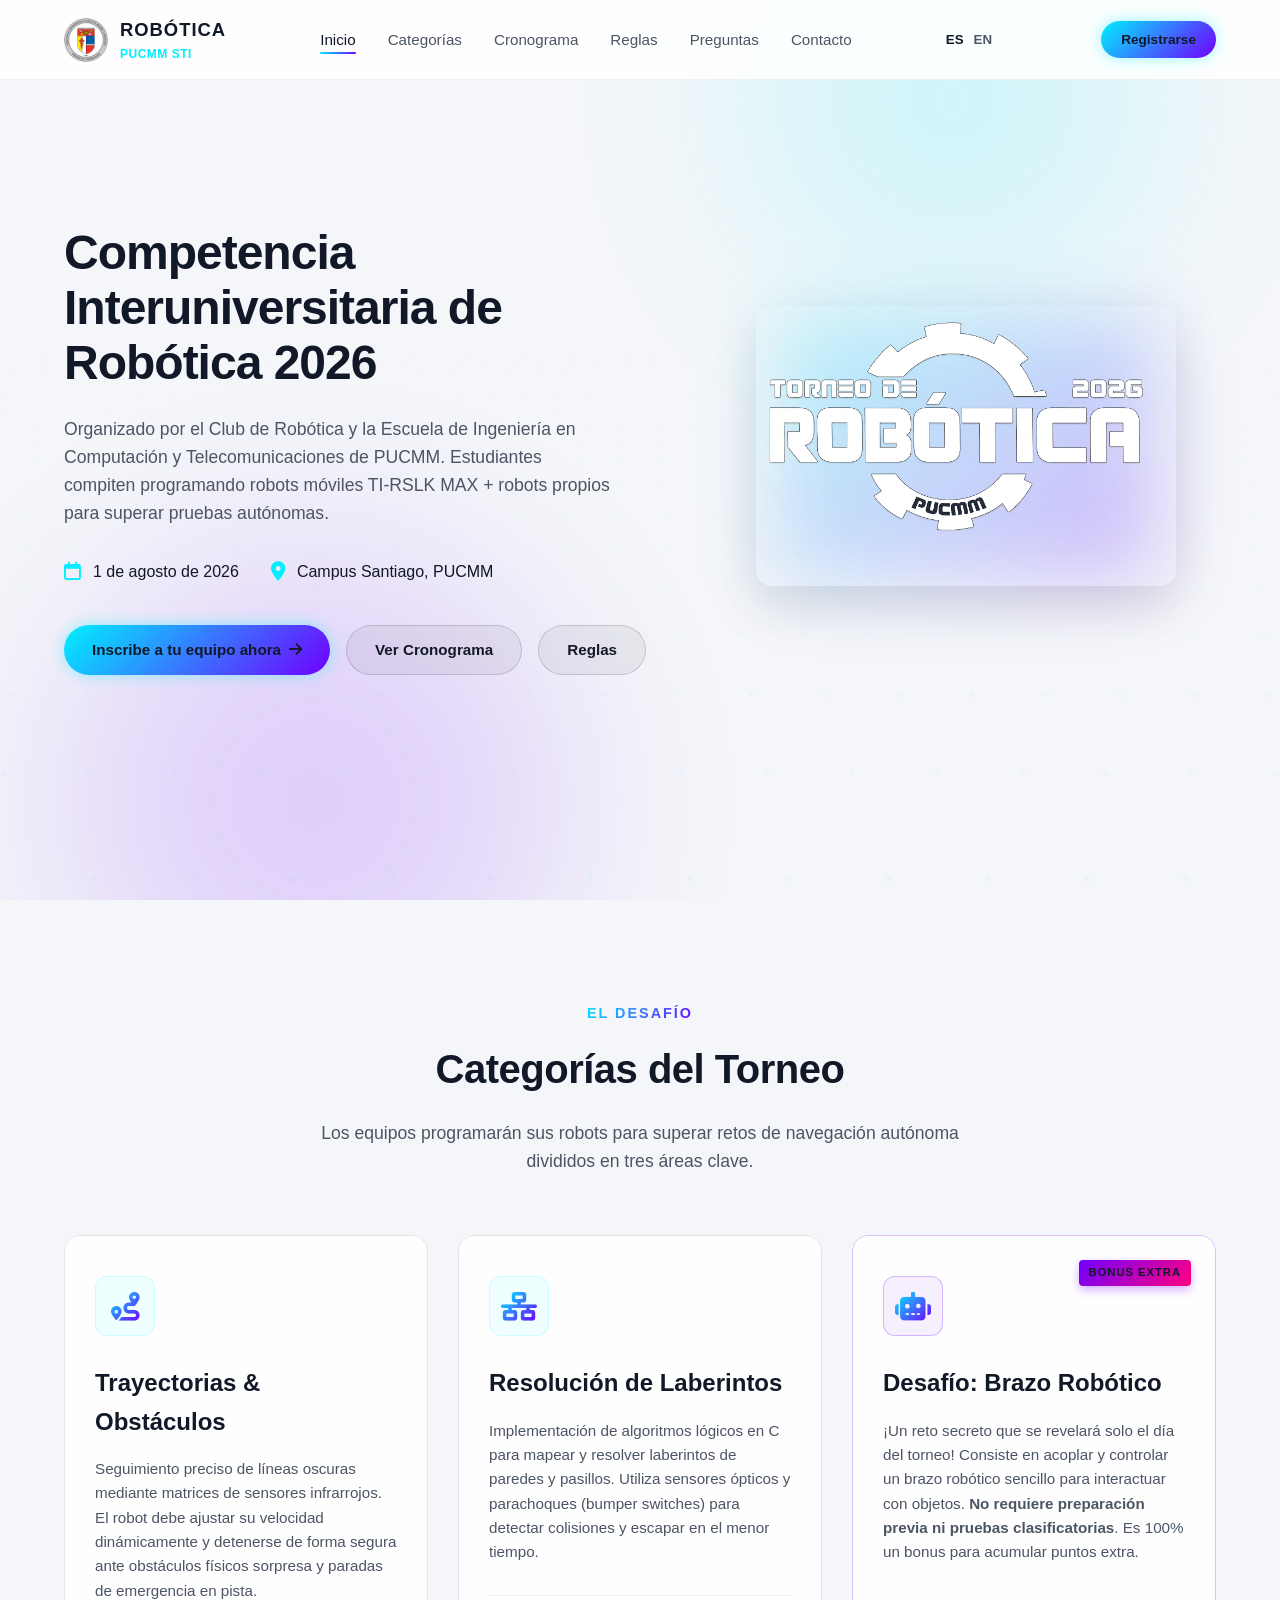
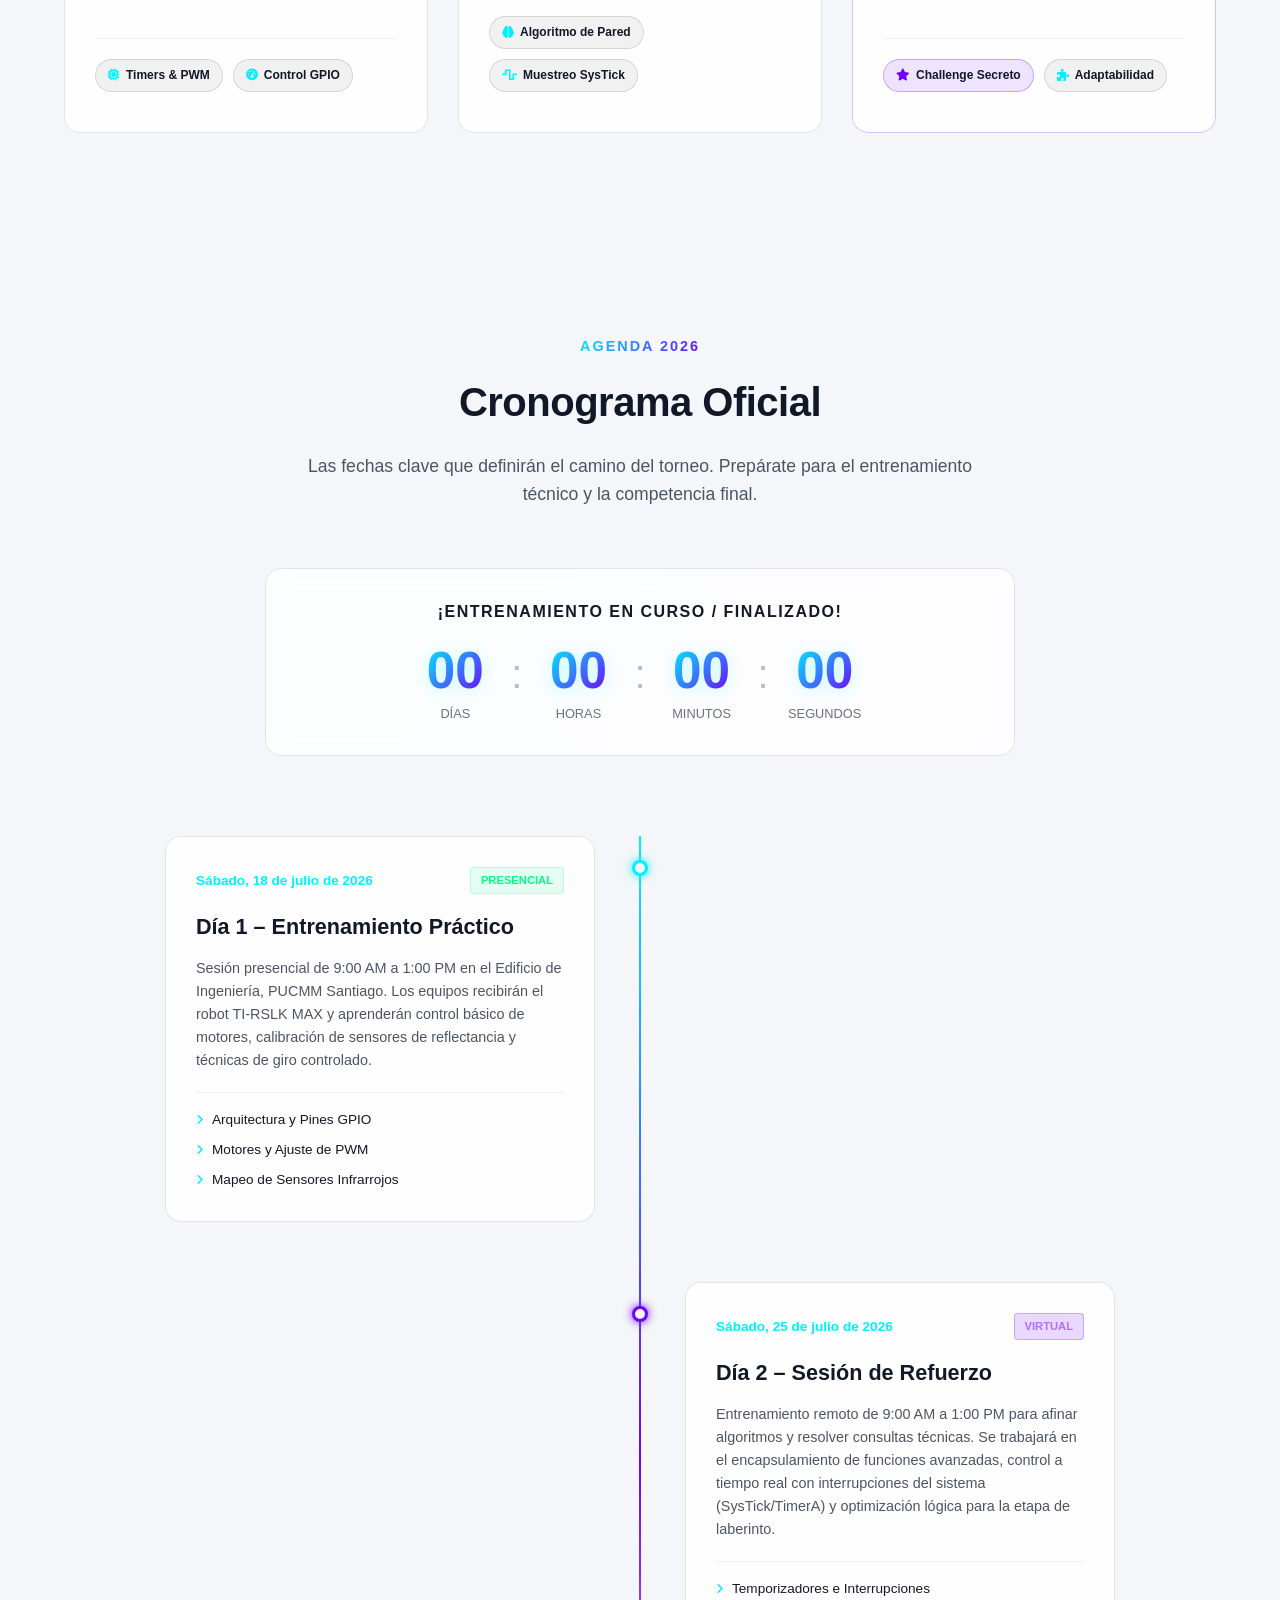
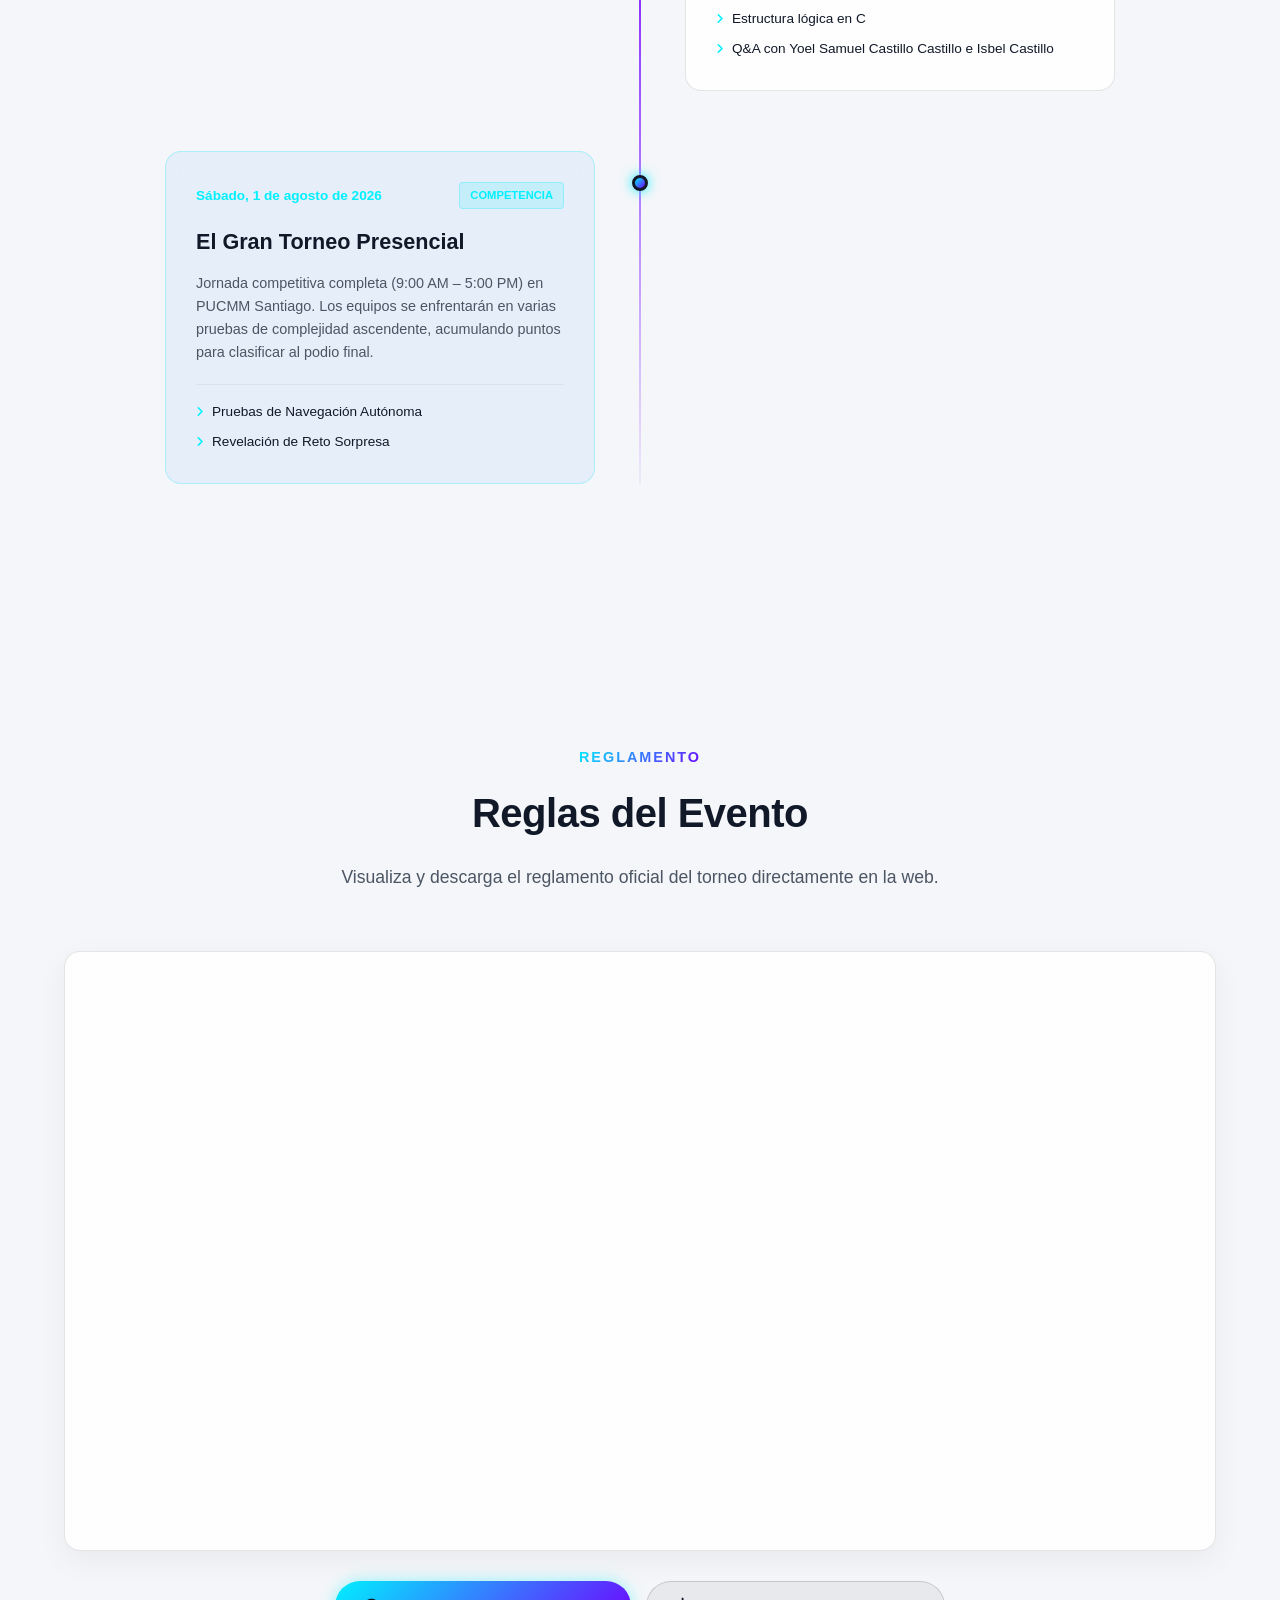
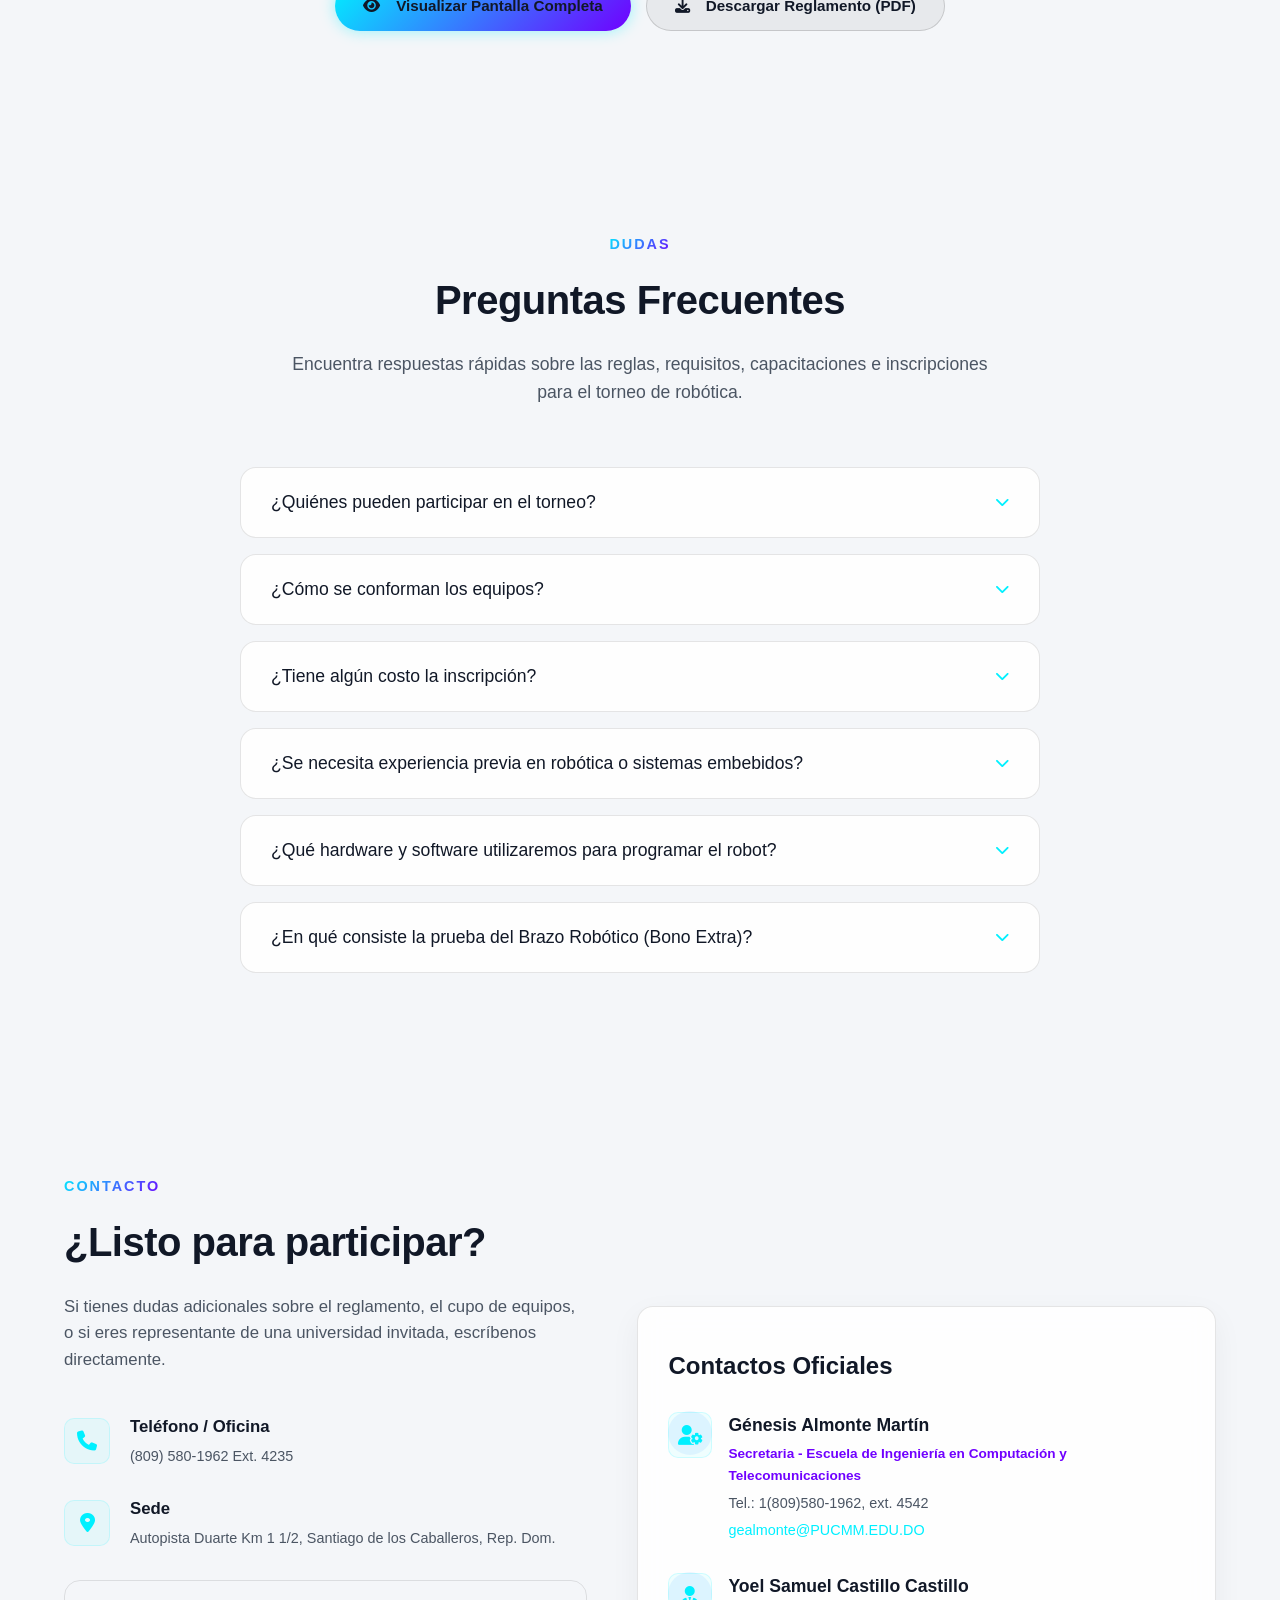
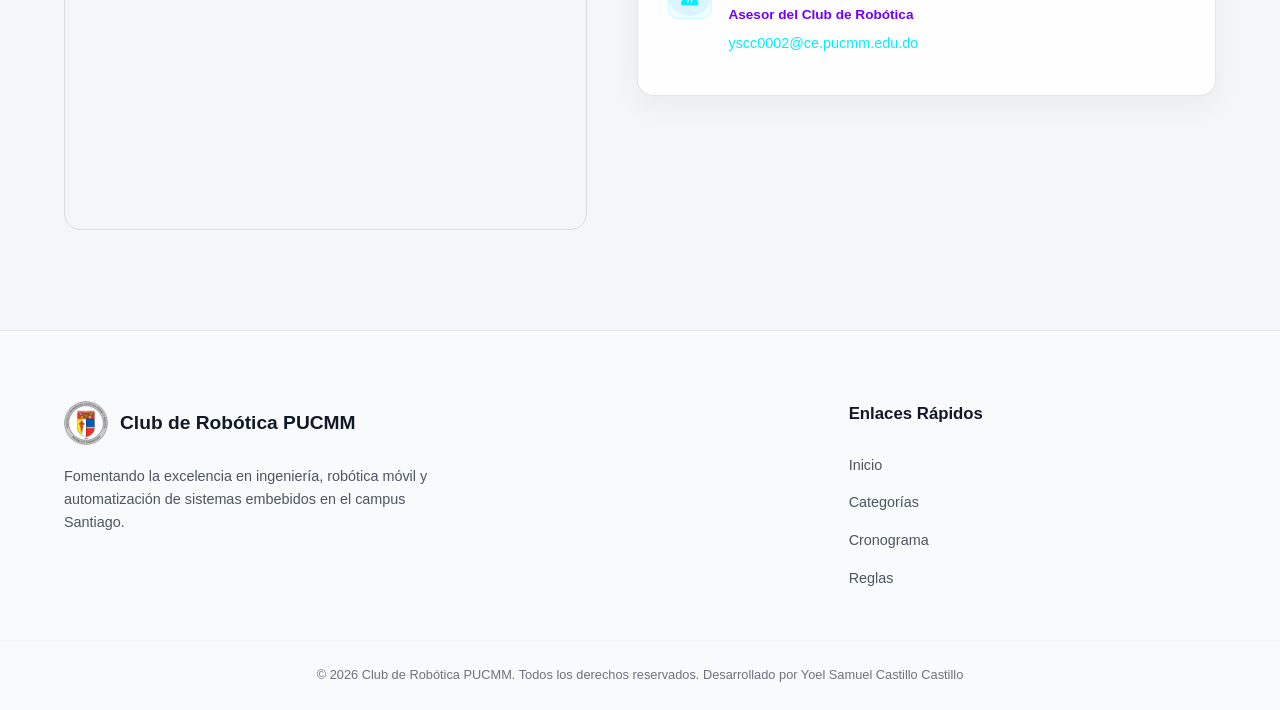
==== commit 102a60cd: "Actualizacion de cronograma, registro y reglamento PDF integrado" ====
--- a/index.html
+++ b/index.html
@@ -35,7 +35,7 @@
                     <li><a href="#inicio" class="active">Inicio</a></li>
                     <li><a href="#categorias">Categorías</a></li>
                     <li><a href="#cronograma">Cronograma</a></li>
-                    <li><a href="https://drive.google.com/drive/folders/1jlZICi5bDN8rAPwAq-ShayRkiLsM4HyK?usp=drive_link">Reglas</a></li>
+                    <li><a href="#reglas">Reglas</a></li>
                     <li><a href="#faqs">Preguntas</a></li>
                     <li><a href="#contacto">Contacto</a></li>
                 </ul>
@@ -47,7 +47,7 @@
                 <button onclick="setLang('en')" style="cursor: pointer; color: var(--text-gray); font-weight: bold;">EN</button>
             </div>
             <div class="header-cta">
-                <a href="https://forms.office.com/r/5yRMTbhTvn" target="_blank" class="btn btn-nav">Registrarse</a>
+                <a href="https://docs.google.com/forms/d/e/1FAIpQLSej4UzNwUrHFdwHxi-ZMTpXvOEBeSNfffzxX__y3dWmUsqcOw/viewform?usp=header" target="_blank" class="btn btn-nav">Registrarse</a>
             </div>
 
             <button class="nav-toggle" aria-label="Abrir menú" id="nav-toggle">
@@ -95,11 +95,11 @@
                     </div>
                 </div>
                 <div class="hero-ctas">
-                    <a href="https://forms.office.com/r/5yRMTbhTvn" target="_blank" class="btn btn-primary">
+                    <a href="https://docs.google.com/forms/d/e/1FAIpQLSej4UzNwUrHFdwHxi-ZMTpXvOEBeSNfffzxX__y3dWmUsqcOw/viewform?usp=header" target="_blank" class="btn btn-primary">
                         Inscribe a tu equipo ahora <i class="fa-solid fa-arrow-right"></i>
                     </a>
                     <a href="#cronograma" class="btn btn-secondary">Ver Cronograma</a>
-                    <a href="https://drive.google.com/drive/folders/1jlZICi5bDN8rAPwAq-ShayRkiLsM4HyK?usp=drive_link" class="btn btn-secondary">Reglas</a>
+                    <a href="#reglas" class="btn btn-secondary">Reglas</a>
                 </div>
             </div>
             
@@ -240,7 +240,7 @@
                         </div>
                         <h3 class="timeline-title">Día 1 – Entrenamiento Práctico</h3>
                         <p class="timeline-text">
-                            Sesión presencial de 8:30 AM a 12:30 PM en el Edificio de Ingeniería, PUCMM Santiago. Los equipos recibirán el robot TI-RSLK MAX y aprenderán control básico de motores, calibración de sensores de reflectancia y técnicas de giro controlado.
+                            Sesión presencial de 9:00 AM a 1:00 PM en el Edificio de Ingeniería, PUCMM Santiago. Los equipos recibirán el robot TI-RSLK MAX y aprenderán control básico de motores, calibración de sensores de reflectancia y técnicas de giro controlado.
                         </p>
                         <div class="timeline-bullets">
                             <span><i class="fa-solid fa-angle-right"></i> Arquitectura y Pines GPIO</span>
@@ -260,7 +260,7 @@
                         </div>
                         <h3 class="timeline-title">Día 2 – Sesión de Refuerzo</h3>
                         <p class="timeline-text">
-                            Entrenamiento remoto para afinar algoritmos y resolver consultas técnicas. Se trabajará en el encapsulamiento de funciones avanzadas, control a tiempo real con interrupciones del sistema (SysTick/TimerA) y optimización lógica para la etapa de laberinto.
+                            Entrenamiento remoto de 9:00 AM a 1:00 PM para afinar algoritmos y resolver consultas técnicas. Se trabajará en el encapsulamiento de funciones avanzadas, control a tiempo real con interrupciones del sistema (SysTick/TimerA) y optimización lógica para la etapa de laberinto.
                         </p>
                         <div class="timeline-bullets">
                             <span><i class="fa-solid fa-angle-right"></i> Temporizadores e Interrupciones</span>
@@ -302,11 +302,22 @@
                 <span class="section-tag">Reglamento</span>
                 <h2 class="section-title">Reglas del Evento</h2>
                 <p class="section-subtitle">
-                    Conoce todas las normativas y reglas de las diferentes categorías del torneo.
+                    Visualiza y descarga el reglamento oficial del torneo directamente en la web.
                 </p>
             </div>
-            <div style="text-align: center;">
-                <a href="https://drive.google.com/drive/folders/1jlZICi5bDN8rAPwAq-ShayRkiLsM4HyK?usp=drive_link" id="enlace-reglas-oficial" target="_blank" class="btn btn-primary">Ver Documento Oficial de Reglas <i class="fa-solid fa-arrow-right"></i></a>
+            
+            <!-- Embedded PDF Viewer -->
+            <div class="pdf-viewer-container" style="margin-top: 30px; margin-bottom: 30px; border-radius: var(--border-radius); overflow: hidden; height: 600px; border: 1px solid var(--border-color); box-shadow: 0 10px 30px rgba(0,0,0,0.05); background: var(--bg-card);">
+                <iframe src="assets/reglamento.pdf" width="100%" height="100%" style="border: none;"></iframe>
+            </div>
+
+            <div style="text-align: center; display: flex; gap: 15px; justify-content: center; flex-wrap: wrap;">
+                <a href="assets/reglamento.pdf" target="_blank" class="btn btn-primary">
+                    <i class="fa-solid fa-eye" style="margin-right: 8px;"></i> Visualizar Pantalla Completa
+                </a>
+                <a href="assets/reglamento.pdf" download="Reglamento_Torneo_Robotica_2026.pdf" class="btn btn-secondary">
+                    <i class="fa-solid fa-download" style="margin-right: 8px;"></i> Descargar Reglamento (PDF)
+                </a>
             </div>
         </div>
     </section>
@@ -485,7 +496,7 @@
                     <li><a href="#inicio">Inicio</a></li>
                     <li><a href="#categorias">Categorías</a></li>
                     <li><a href="#cronograma">Cronograma</a></li>
-                    <li><a href="https://drive.google.com/drive/folders/1jlZICi5bDN8rAPwAq-ShayRkiLsM4HyK?usp=drive_link">Reglas</a></li>
+                    <li><a href="#reglas">Reglas</a></li>
                 </ul>
             </div>
         </div>
--- a/style.css
+++ b/style.css
@@ -1405,6 +1405,24 @@
 .bottom-container p {
     font-size: 0.8rem;
     color: var(--text-muted);
+}
+
+/* PDF Viewer container styling */
+.pdf-viewer-container {
+    margin-top: 30px;
+    margin-bottom: 30px;
+    border-radius: var(--border-radius);
+    overflow: hidden;
+    height: 600px;
+    border: 1px solid var(--border-color);
+    box-shadow: 0 10px 30px rgba(0, 0, 0, 0.05);
+    background: var(--bg-card);
+}
+
+@media (max-width: 768px) {
+    .pdf-viewer-container {
+        height: 400px;
+    }
 }
 
 /* Back to top button */
